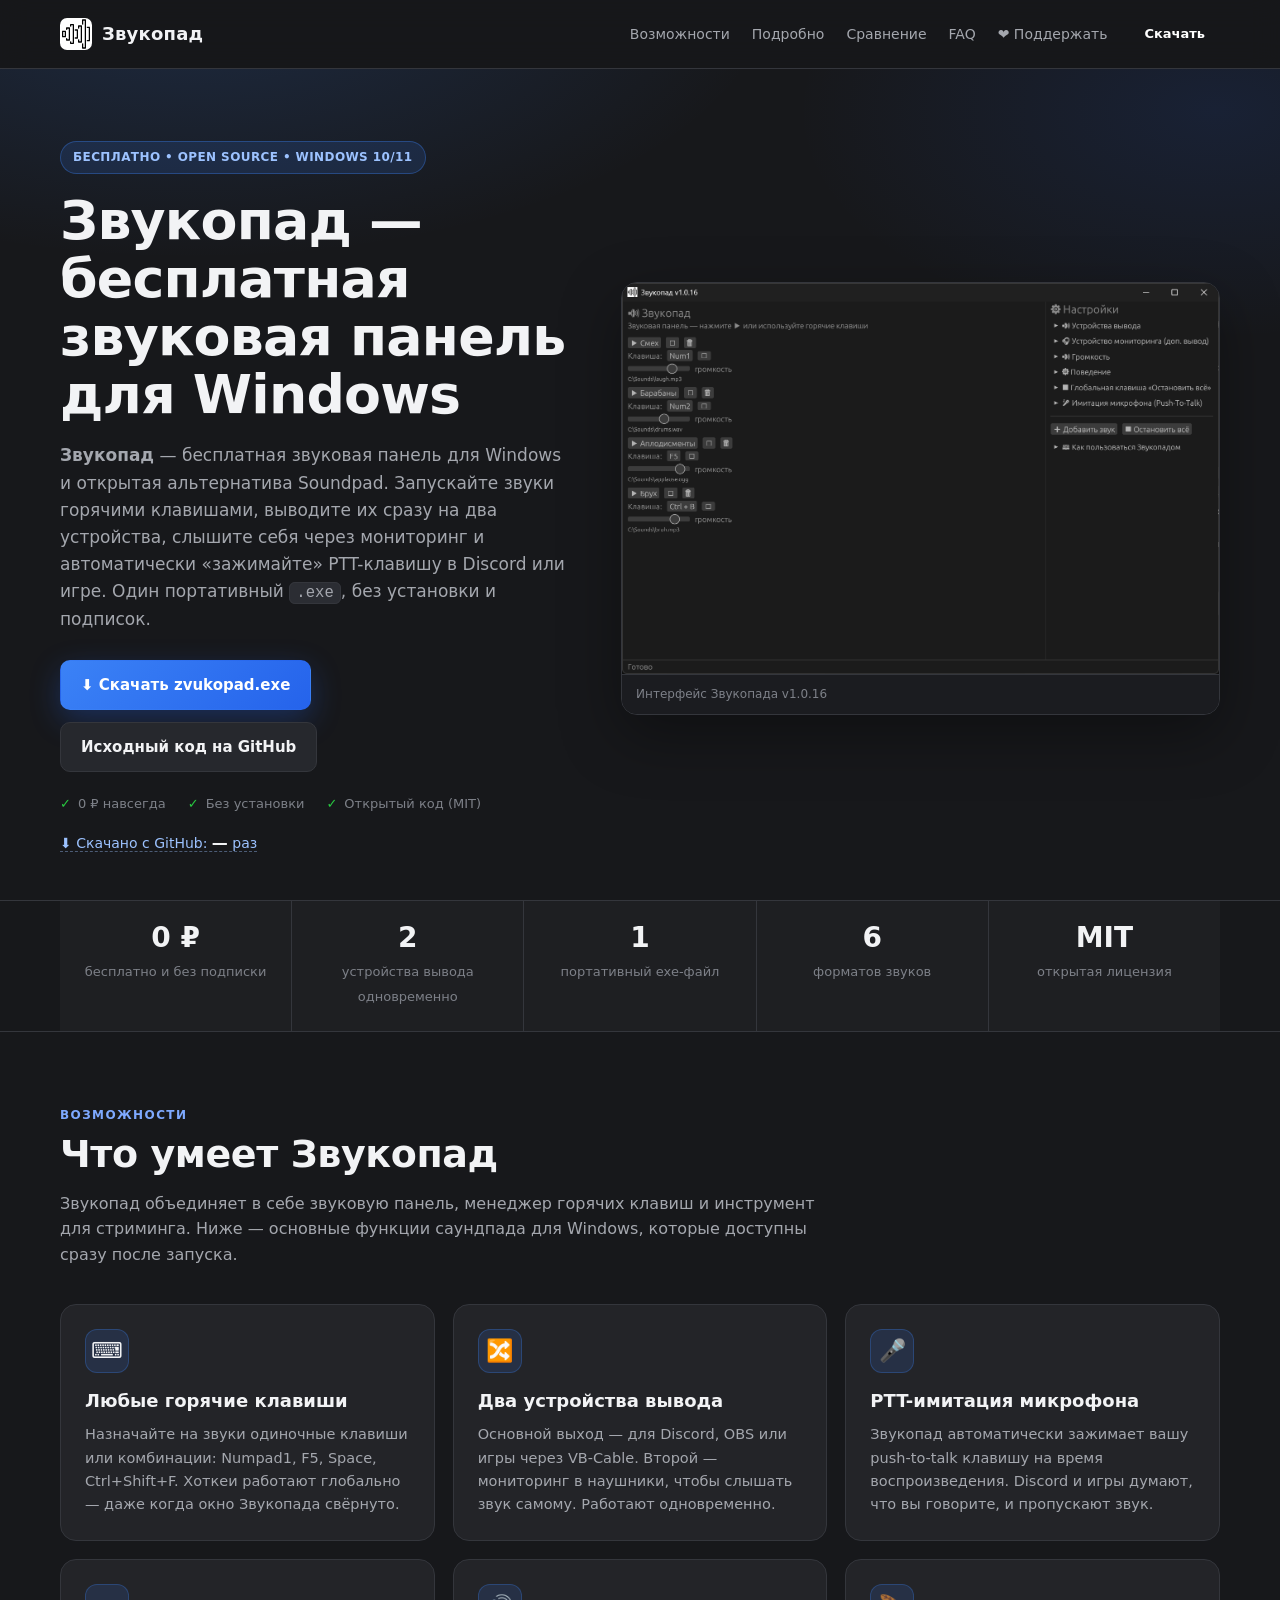
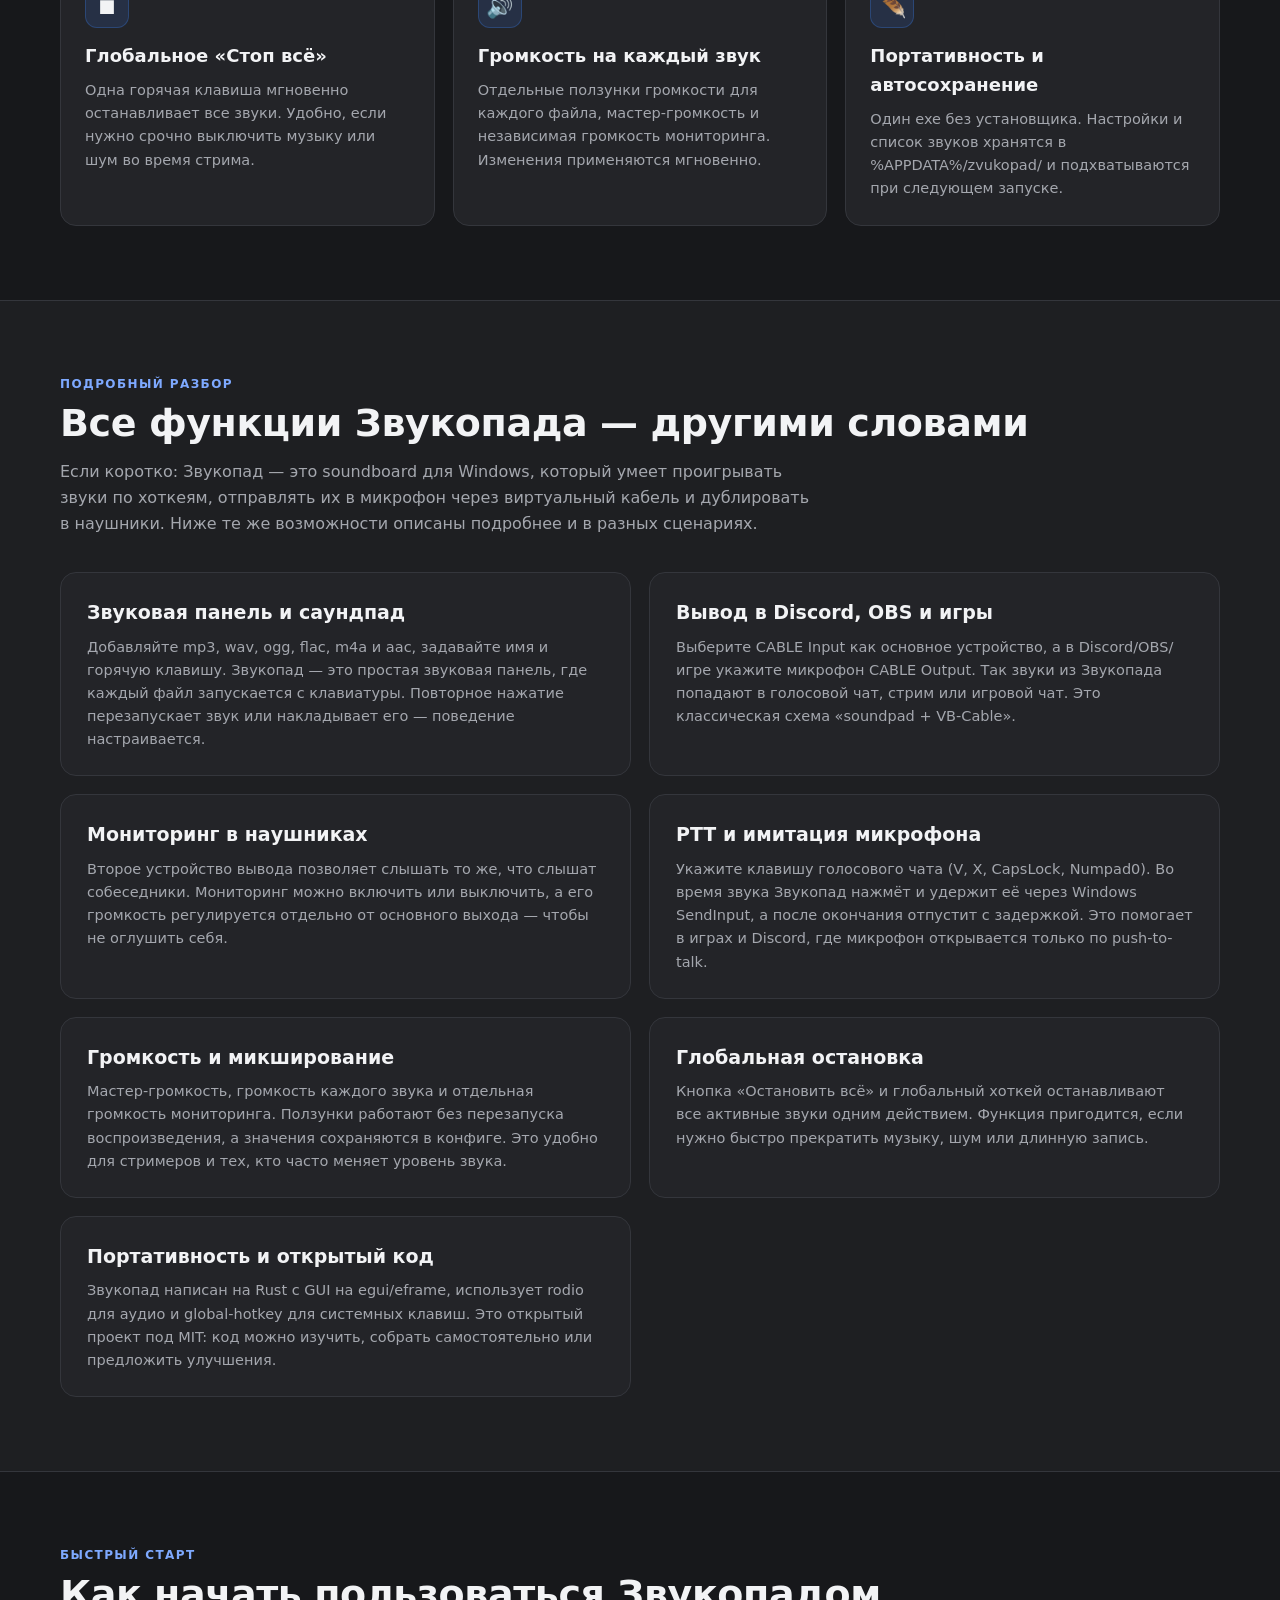
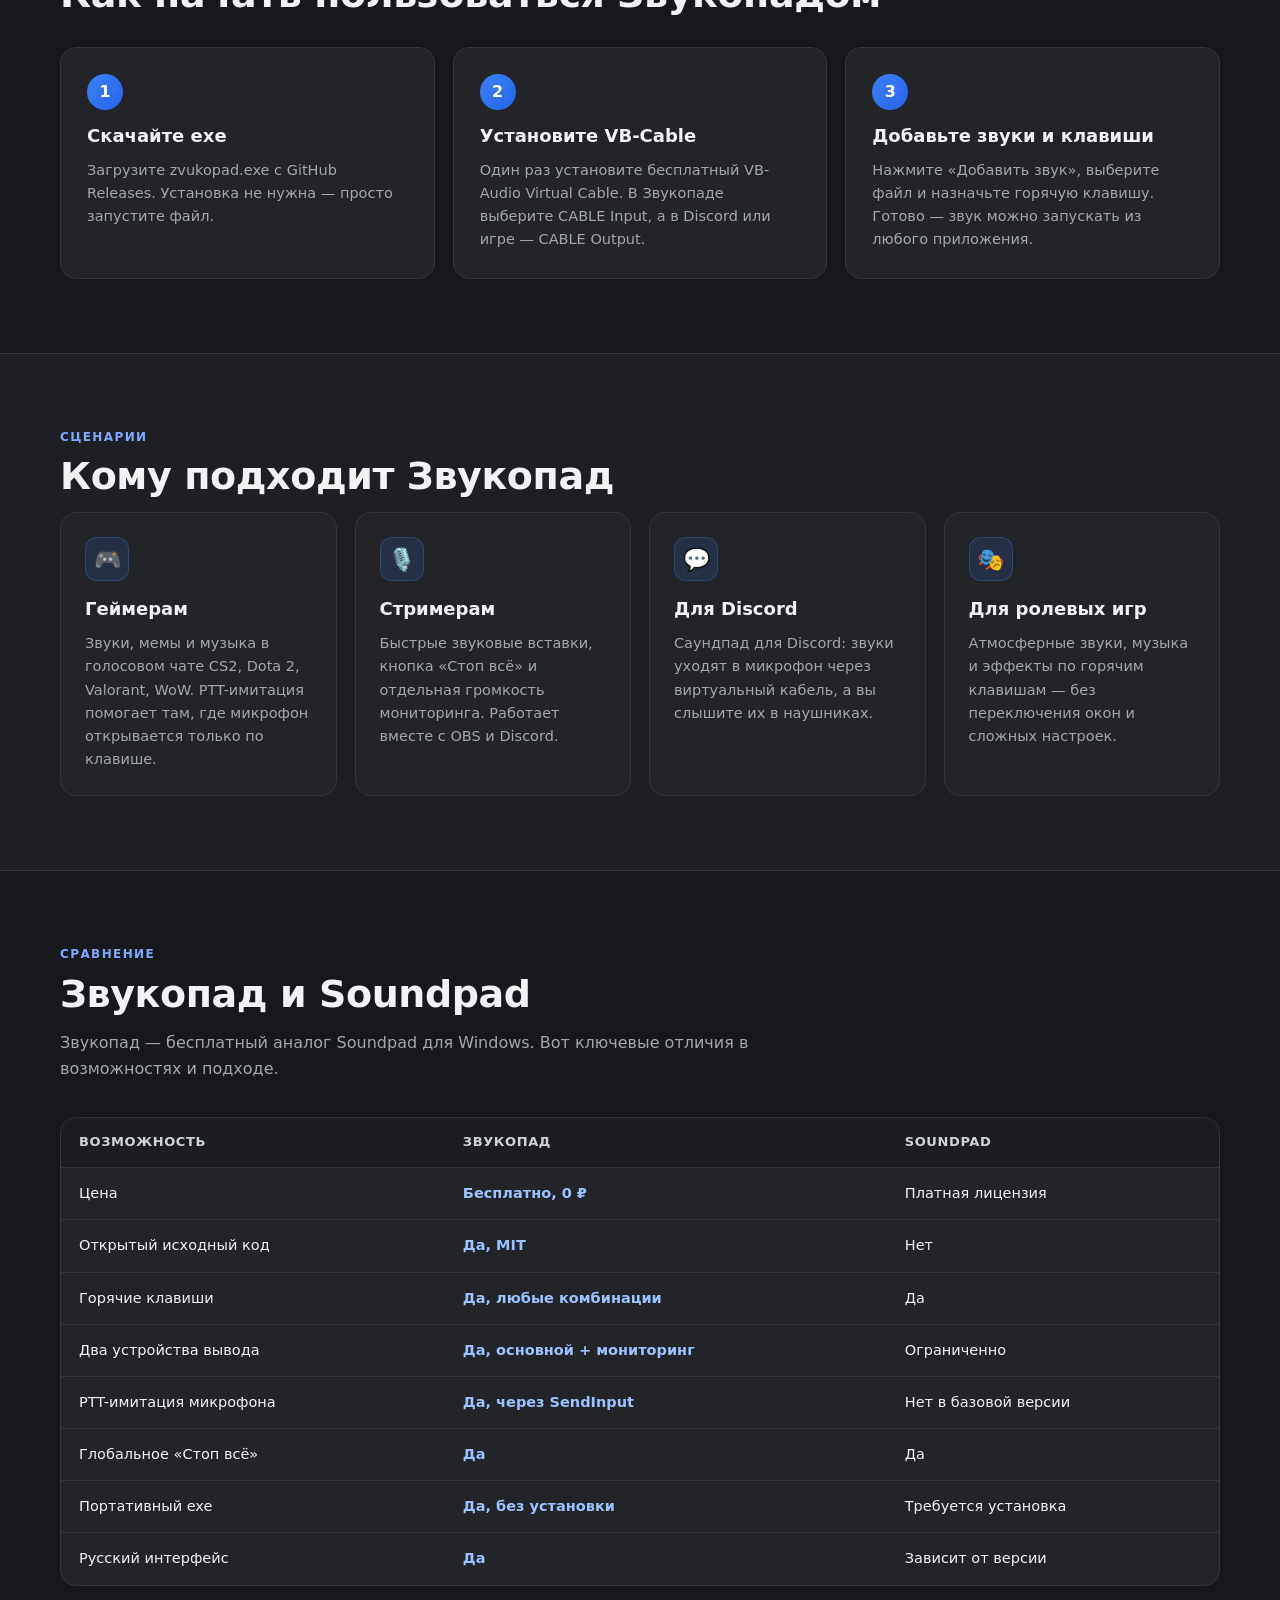
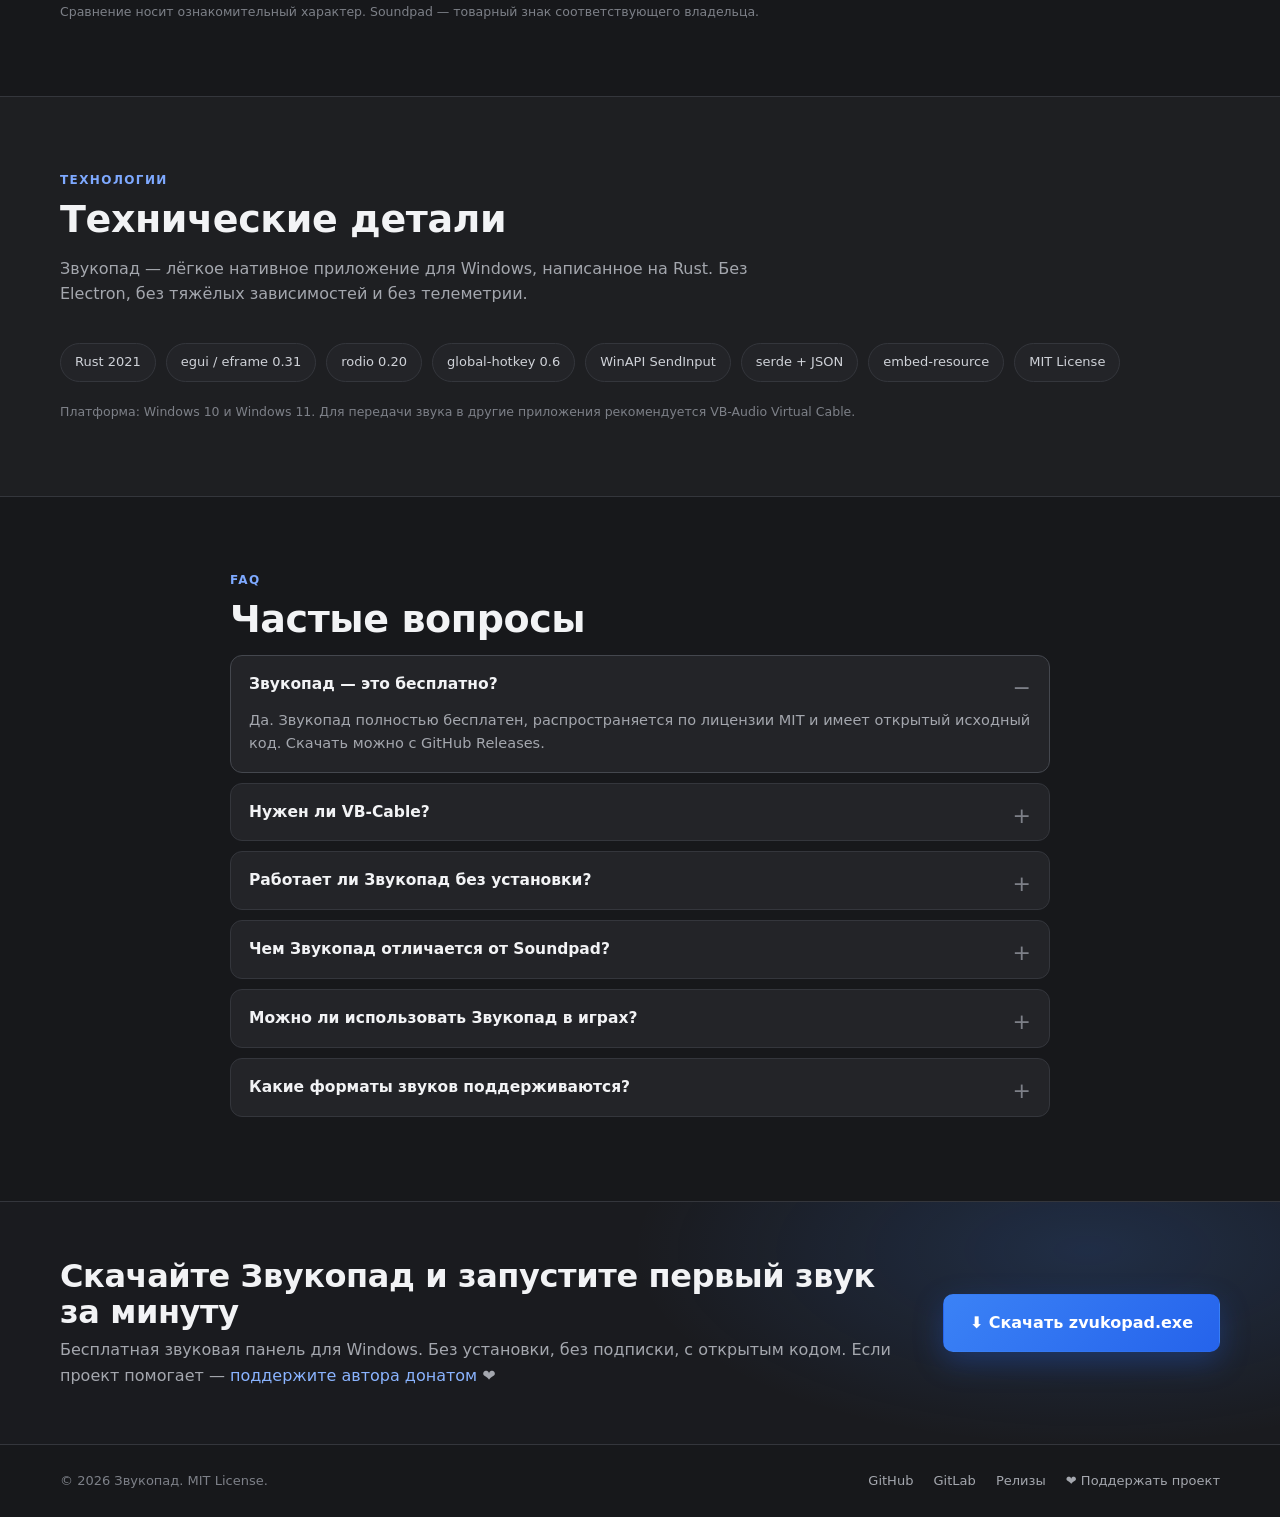
==== index.html @ 6799869b "deploy: обновлён лендинг Звукопада e40341d3f8168fc6efe55eaa43abf52cd15d9973" ====
<!DOCTYPE html>
<html lang="ru">
<head>
  <meta charset="UTF-8">
  <meta name="viewport" content="width=device-width, initial-scale=1">
  <title>Звукопад — бесплатный Soundpad для Windows: звуковая панель, горячие клавиши, PTT</title>
  <meta name="description" content="Звукопад — бесплатная звуковая панель (саундпад) для Windows. Горячие клавиши, вывод звука на два устройства, мониторинг, PTT-имитация микрофона и глобальная кнопка «Стоп всё». Портативный exe без установки. Бесплатный аналог Soundpad.">
  <meta name="keywords" content="звукопад, soundpad, саундпад, soundboard, звуковая панель, звуки для Discord, горячие клавиши, PTT, VB-Cable, виртуальный кабель, бесплатный soundpad, soundpad alternative, Windows, Rust, звуки для игр, стриминг">
  <meta name="robots" content="index, follow, max-image-preview:large">
  <meta name="theme-color" content="#1e1f22">
  <link rel="canonical" href="https://didimoonyt.github.io/zvukopad/">
  <link rel="icon" href="assets/icon.ico">
  <link rel="apple-touch-icon" href="assets/icon.ico">

  <meta property="og:type" content="website">
  <meta property="og:site_name" content="Звукопад">
  <meta property="og:locale" content="ru_RU">
  <meta property="og:title" content="Звукопад — бесплатный Soundpad для Windows">
  <meta property="og:description" content="Звуковая панель с горячими клавишами, двумя устройствами вывода, мониторингом и PTT-имитацией микрофона. Бесплатно, без установки, с открытым кодом.">
  <meta property="og:url" content="https://didimoonyt.github.io/zvukopad/">
  <meta property="og:image" content="https://didimoonyt.github.io/zvukopad/assets/screenshot-v1.0.16.png">
  <meta property="og:image:alt" content="Скриншот интерфейса Звукопада">

  <meta name="twitter:card" content="summary_large_image">
  <meta name="twitter:title" content="Звукопад — бесплатный Soundpad для Windows">
  <meta name="twitter:description" content="Звуковая панель с горячими клавишами, двумя устройствами вывода и PTT-имитацией микрофона. Бесплатный аналог Soundpad.">
  <meta name="twitter:image" content="https://didimoonyt.github.io/zvukopad/assets/screenshot-v1.0.16.png">

  <link rel="stylesheet" href="styles.css">

  <script type="application/ld+json">
  {
    "@context": "https://schema.org",
    "@type": "SoftwareApplication",
    "name": "Звукопад",
    "alternateName": ["Zvukopad", "Звукопад — бесплатный аналог Soundpad"],
    "applicationCategory": "MultimediaApplication",
    "applicationSubCategory": "Soundboard",
    "operatingSystem": "Windows 10, Windows 11",
    "description": "Бесплатная звуковая панель для Windows с горячими клавишами, выводом звука на два устройства, мониторингом, PTT-имитацией микрофона и глобальной кнопкой «Стоп всё». Портативный exe без установки.",
    "url": "https://didimoonyt.github.io/zvukopad/",
    "downloadUrl": "https://github.com/DidimoonYT/zvukopad/releases/latest/download/zvukopad.exe",
    "screenshot": "https://didimoonyt.github.io/zvukopad/assets/screenshot-v1.0.16.png",
    "softwareVersion": "1.0.17",
    "license": "https://github.com/DidimoonYT/zvukopad/blob/master/LICENSE",
    "offers": { "@type": "Offer", "price": "0", "priceCurrency": "RUB" },
    "featureList": [
      "Горячие клавиши для любых звуков",
      "Вывод звука одновременно на два устройства",
      "Мониторинг в наушники",
      "PTT-имитация микрофона",
      "Глобальная кнопка «Стоп всё»",
      "Отдельная громкость для каждого звука",
      "Портативный exe без установки",
      "Открытый исходный код на Rust"
    ],
    "author": { "@type": "Person", "name": "DidimoonYT", "url": "https://github.com/DidimoonYT" },
    "sameAs": [
      "https://github.com/DidimoonYT/zvukopad",
      "https://gitlab.com/didimoonyt/zvukopad"
    ]
  }
  </script>

  <script type="application/ld+json">
  {
    "@context": "https://schema.org",
    "@type": "FAQPage",
    "mainEntity": [
      {
        "@type": "Question",
        "name": "Звукопад — это бесплатно?",
        "acceptedAnswer": { "@type": "Answer", "text": "Да. Звукопад полностью бесплатен, распространяется по лицензии MIT и имеет открытый исходный код. Скачать можно с GitHub Releases." }
      },
      {
        "@type": "Question",
        "name": "Нужен ли VB-Cable?",
        "acceptedAnswer": { "@type": "Answer", "text": "Для передачи звука в Discord, OBS или игры нужен виртуальный аудиокабель VB-Cable. Это бесплатная программа, устанавливается один раз." }
      },
      {
        "@type": "Question",
        "name": "Работает ли Звукопад без установки?",
        "acceptedAnswer": { "@type": "Answer", "text": "Да, это портативный single-exe. Достаточно скачать zvukopad.exe и запустить. Настройки сохраняются в %APPDATA%/zvukopad/." }
      },
      {
        "@type": "Question",
        "name": "Чем Звукопад отличается от Soundpad?",
        "acceptedAnswer": { "@type": "Answer", "text": "Звукопад бесплатный, с открытым кодом, поддерживает два устройства вывода, мониторинг, PTT-имитацию микрофона и глобальную кнопку «Стоп всё». Это лёгкий портативный аналог Soundpad для Windows." }
      },
      {
        "@type": "Question",
        "name": "Можно ли использовать Звукопад в играх?",
        "acceptedAnswer": { "@type": "Answer", "text": "Да. Звукопад работает как обычное приложение Windows и использует SendInput для PTT-имитации. В большинстве игр и в Discord звук передаётся через виртуальный кабель." }
      }
    ]
  }
  </script>
</head>
<body>
  <header class="site-header">
    <div class="container header-inner">
      <a class="brand" href="#top" aria-label="Звукопад — на главную">
        <img src="assets/icon.ico" alt="" width="32" height="32">
        <span>Звукопад</span>
      </a>
      <nav class="nav" aria-label="Основная навигация">
        <a href="#features">Возможности</a>
        <a href="#details">Подробно</a>
        <a href="#compare">Сравнение</a>
        <a href="#faq">FAQ</a>
        <a href="https://www.donationalerts.com/r/didimoon" target="_blank" rel="noopener">❤ Поддержать</a>
        <a class="btn btn-small" href="https://github.com/DidimoonYT/zvukopad/releases/latest/download/zvukopad.exe">Скачать</a>
      </nav>
    </div>
  </header>

  <main id="top">
    <section class="hero">
      <div class="container hero-grid">
        <div class="hero-copy">
          <p class="badge">Бесплатно • Open Source • Windows 10/11</p>
          <h1>Звукопад — бесплатная звуковая панель для Windows</h1>
          <p class="lead">
            <strong>Звукопад</strong> — бесплатная звуковая панель для Windows и открытая альтернатива Soundpad. Запускайте звуки
            горячими клавишами, выводите их сразу на два устройства, слышите себя через мониторинг и
            автоматически «зажимайте» PTT-клавишу в Discord или игре. Один портативный <code>.exe</code>,
            без установки и подписок.
          </p>
          <div class="hero-actions">
            <a class="btn btn-primary" href="https://github.com/DidimoonYT/zvukopad/releases/latest/download/zvukopad.exe">⬇ Скачать zvukopad.exe</a>
            <a class="btn btn-ghost" href="https://github.com/DidimoonYT/zvukopad" target="_blank" rel="noopener">Исходный код на GitHub</a>
          </div>
          <ul class="hero-points">
            <li>0 ₽ навсегда</li>
            <li>Без установки</li>
            <li>Открытый код (MIT)</li>
          </ul>
          <p class="downloads-line">
            <a href="https://github.com/DidimoonYT/zvukopad/releases" target="_blank" rel="noopener">
              ⬇ Скачано с GitHub: <strong id="downloads-count">…</strong> раз
            </a>
          </p>
        </div>
        <figure class="hero-shot">
          <img src="assets/screenshot-v1.0.16.png" alt="Скриншот интерфейса Звукопада: список звуков, горячие клавиши, громкость и настройки" width="1444" height="947" loading="eager">
          <figcaption>Интерфейс Звукопада v1.0.16</figcaption>
        </figure>
      </div>
    </section>

    <section class="stats" aria-label="Коротко о программе">
      <div class="container stats-grid">
        <div><strong>0 ₽</strong><span>бесплатно и без подписки</span></div>
        <div><strong>2</strong><span>устройства вывода одновременно</span></div>
        <div><strong>1</strong><span>портативный exe-файл</span></div>
        <div><strong>6</strong><span>форматов звуков</span></div>
        <div><strong>MIT</strong><span>открытая лицензия</span></div>
      </div>
    </section>

    <section id="features" class="section">
      <div class="container">
        <p class="eyebrow">Возможности</p>
        <h2>Что умеет Звукопад</h2>
        <p class="section-lead">
          Звукопад объединяет в себе звуковую панель, менеджер горячих клавиш и инструмент для стриминга.
          Ниже — основные функции саундпада для Windows, которые доступны сразу после запуска.
        </p>
        <div class="cards">
          <article class="card">
            <div class="icon">⌨️</div>
            <h3>Любые горячие клавиши</h3>
            <p>Назначайте на звуки одиночные клавиши или комбинации: Numpad1, F5, Space, Ctrl+Shift+F. Хоткеи работают глобально — даже когда окно Звукопада свёрнуто.</p>
          </article>
          <article class="card">
            <div class="icon">🔀</div>
            <h3>Два устройства вывода</h3>
            <p>Основной выход — для Discord, OBS или игры через VB-Cable. Второй — мониторинг в наушники, чтобы слышать звук самому. Работают одновременно.</p>
          </article>
          <article class="card">
            <div class="icon">🎤</div>
            <h3>PTT-имитация микрофона</h3>
            <p>Звукопад автоматически зажимает вашу push-to-talk клавишу на время воспроизведения. Discord и игры думают, что вы говорите, и пропускают звук.</p>
          </article>
          <article class="card">
            <div class="icon">⏹</div>
            <h3>Глобальное «Стоп всё»</h3>
            <p>Одна горячая клавиша мгновенно останавливает все звуки. Удобно, если нужно срочно выключить музыку или шум во время стрима.</p>
          </article>
          <article class="card">
            <div class="icon">🔊</div>
            <h3>Громкость на каждый звук</h3>
            <p>Отдельные ползунки громкости для каждого файла, мастер-громкость и независимая громкость мониторинга. Изменения применяются мгновенно.</p>
          </article>
          <article class="card">
            <div class="icon">🪶</div>
            <h3>Портативность и автосохранение</h3>
            <p>Один exe без установщика. Настройки и список звуков хранятся в %APPDATA%/zvukopad/ и подхватываются при следующем запуске.</p>
          </article>
        </div>
      </div>
    </section>

    <section id="details" class="section section-alt">
      <div class="container">
        <p class="eyebrow">Подробный разбор</p>
        <h2>Все функции Звукопада — другими словами</h2>
        <p class="section-lead">
          Если коротко: Звукопад — это soundboard для Windows, который умеет проигрывать звуки по хоткеям,
          отправлять их в микрофон через виртуальный кабель и дублировать в наушники. Ниже те же возможности
          описаны подробнее и в разных сценариях.
        </p>

        <div class="detail-list">
          <article class="detail">
            <h3>Звуковая панель и саундпад</h3>
            <p>Добавляйте mp3, wav, ogg, flac, m4a и aac, задавайте имя и горячую клавишу. Звукопад — это простая звуковая панель, где каждый файл запускается с клавиатуры. Повторное нажатие перезапускает звук или накладывает его — поведение настраивается.</p>
          </article>
          <article class="detail">
            <h3>Вывод в Discord, OBS и игры</h3>
            <p>Выберите CABLE Input как основное устройство, а в Discord/OBS/игре укажите микрофон CABLE Output. Так звуки из Звукопада попадают в голосовой чат, стрим или игровой чат. Это классическая схема «soundpad + VB-Cable».</p>
          </article>
          <article class="detail">
            <h3>Мониторинг в наушниках</h3>
            <p>Второе устройство вывода позволяет слышать то же, что слышат собеседники. Мониторинг можно включить или выключить, а его громкость регулируется отдельно от основного выхода — чтобы не оглушить себя.</p>
          </article>
          <article class="detail">
            <h3>PTT и имитация микрофона</h3>
            <p>Укажите клавишу голосового чата (V, X, CapsLock, Numpad0). Во время звука Звукопад нажмёт и удержит её через Windows SendInput, а после окончания отпустит с задержкой. Это помогает в играх и Discord, где микрофон открывается только по push-to-talk.</p>
          </article>
          <article class="detail">
            <h3>Громкость и микширование</h3>
            <p>Мастер-громкость, громкость каждого звука и отдельная громкость мониторинга. Ползунки работают без перезапуска воспроизведения, а значения сохраняются в конфиге. Это удобно для стримеров и тех, кто часто меняет уровень звука.</p>
          </article>
          <article class="detail">
            <h3>Глобальная остановка</h3>
            <p>Кнопка «Остановить всё» и глобальный хоткей останавливают все активные звуки одним действием. Функция пригодится, если нужно быстро прекратить музыку, шум или длинную запись.</p>
          </article>
          <article class="detail">
            <h3>Портативность и открытый код</h3>
            <p>Звукопад написан на Rust с GUI на egui/eframe, использует rodio для аудио и global-hotkey для системных клавиш. Это открытый проект под MIT: код можно изучить, собрать самостоятельно или предложить улучшения.</p>
          </article>
        </div>
      </div>
    </section>

    <section id="how" class="section">
      <div class="container">
        <p class="eyebrow">Быстрый старт</p>
        <h2>Как начать пользоваться Звукопадом</h2>
        <div class="steps">
          <div class="step">
            <span>1</span>
            <h3>Скачайте exe</h3>
            <p>Загрузите zvukopad.exe с GitHub Releases. Установка не нужна — просто запустите файл.</p>
          </div>
          <div class="step">
            <span>2</span>
            <h3>Установите VB-Cable</h3>
            <p>Один раз установите бесплатный VB-Audio Virtual Cable. В Звукопаде выберите CABLE Input, а в Discord или игре — CABLE Output.</p>
          </div>
          <div class="step">
            <span>3</span>
            <h3>Добавьте звуки и клавиши</h3>
            <p>Нажмите «Добавить звук», выберите файл и назначьте горячую клавишу. Готово — звук можно запускать из любого приложения.</p>
          </div>
        </div>
      </div>
    </section>

    <section class="section section-alt">
      <div class="container">
        <p class="eyebrow">Сценарии</p>
        <h2>Кому подходит Звукопад</h2>
        <div class="cards cards-4">
          <article class="card">
            <div class="icon">🎮</div>
            <h3>Геймерам</h3>
            <p>Звуки, мемы и музыка в голосовом чате CS2, Dota 2, Valorant, WoW. PTT-имитация помогает там, где микрофон открывается только по клавише.</p>
          </article>
          <article class="card">
            <div class="icon">🎙️</div>
            <h3>Стримерам</h3>
            <p>Быстрые звуковые вставки, кнопка «Стоп всё» и отдельная громкость мониторинга. Работает вместе с OBS и Discord.</p>
          </article>
          <article class="card">
            <div class="icon">💬</div>
            <h3>Для Discord</h3>
            <p>Саундпад для Discord: звуки уходят в микрофон через виртуальный кабель, а вы слышите их в наушниках.</p>
          </article>
          <article class="card">
            <div class="icon">🎭</div>
            <h3>Для ролевых игр</h3>
            <p>Атмосферные звуки, музыка и эффекты по горячим клавишам — без переключения окон и сложных настроек.</p>
          </article>
        </div>
      </div>
    </section>

    <section id="compare" class="section">
      <div class="container">
        <p class="eyebrow">Сравнение</p>
        <h2>Звукопад и Soundpad</h2>
        <p class="section-lead">Звукопад — бесплатный аналог Soundpad для Windows. Вот ключевые отличия в возможностях и подходе.</p>
        <div class="table-wrap">
          <table>
            <thead>
              <tr><th>Возможность</th><th>Звукопад</th><th>Soundpad</th></tr>
            </thead>
            <tbody>
              <tr><td>Цена</td><td>Бесплатно, 0 ₽</td><td>Платная лицензия</td></tr>
              <tr><td>Открытый исходный код</td><td>Да, MIT</td><td>Нет</td></tr>
              <tr><td>Горячие клавиши</td><td>Да, любые комбинации</td><td>Да</td></tr>
              <tr><td>Два устройства вывода</td><td>Да, основной + мониторинг</td><td>Ограниченно</td></tr>
              <tr><td>PTT-имитация микрофона</td><td>Да, через SendInput</td><td>Нет в базовой версии</td></tr>
              <tr><td>Глобальное «Стоп всё»</td><td>Да</td><td>Да</td></tr>
              <tr><td>Портативный exe</td><td>Да, без установки</td><td>Требуется установка</td></tr>
              <tr><td>Русский интерфейс</td><td>Да</td><td>Зависит от версии</td></tr>
            </tbody>
          </table>
        </div>
        <p class="note">Сравнение носит ознакомительный характер. Soundpad — товарный знак соответствующего владельца.</p>
      </div>
    </section>

    <section class="section section-alt">
      <div class="container">
        <p class="eyebrow">Технологии</p>
        <h2>Технические детали</h2>
        <p class="section-lead">Звукопад — лёгкое нативное приложение для Windows, написанное на Rust. Без Electron, без тяжёлых зависимостей и без телеметрии.</p>
        <ul class="chips">
          <li>Rust 2021</li>
          <li>egui / eframe 0.31</li>
          <li>rodio 0.20</li>
          <li>global-hotkey 0.6</li>
          <li>WinAPI SendInput</li>
          <li>serde + JSON</li>
          <li>embed-resource</li>
          <li>MIT License</li>
        </ul>
        <p class="note">Платформа: Windows 10 и Windows 11. Для передачи звука в другие приложения рекомендуется VB-Audio Virtual Cable.</p>
      </div>
    </section>

    <section id="faq" class="section">
      <div class="container narrow">
        <p class="eyebrow">FAQ</p>
        <h2>Частые вопросы</h2>
        <details open>
          <summary>Звукопад — это бесплатно?</summary>
          <p>Да. Звукопад полностью бесплатен, распространяется по лицензии MIT и имеет открытый исходный код. Скачать можно с GitHub Releases.</p>
        </details>
        <details>
          <summary>Нужен ли VB-Cable?</summary>
          <p>Для передачи звука в Discord, OBS или игры нужен виртуальный аудиокабель VB-Cable. Это бесплатная программа, устанавливается один раз. В Звукопаде выберите CABLE Input, а в приложении-получателе — CABLE Output.</p>
        </details>
        <details>
          <summary>Работает ли Звукопад без установки?</summary>
          <p>Да, это портативный single-exe. Достаточно скачать zvukopad.exe и запустить. Настройки сохраняются в %APPDATA%/zvukopad/.</p>
        </details>
        <details>
          <summary>Чем Звукопад отличается от Soundpad?</summary>
          <p>Звукопад бесплатный, с открытым кодом, поддерживает два устройства вывода, мониторинг, PTT-имитацию микрофона и глобальную кнопку «Стоп всё». Это лёгкий портативный аналог Soundpad для Windows.</p>
        </details>
        <details>
          <summary>Можно ли использовать Звукопад в играх?</summary>
          <p>Да. Звукопад работает как обычное приложение Windows и использует SendInput для PTT-имитации. В большинстве игр и в Discord звук передаётся через виртуальный кабель. Некоторые анти-читы могут блокировать синтетический ввод — это ограничение Windows, а не Звукопада.</p>
        </details>
        <details>
          <summary>Какие форматы звуков поддерживаются?</summary>
          <p>mp3, wav, ogg, flac, m4a и aac. Файлы добавляются через системный диалог выбора.</p>
        </details>
      </div>
    </section>

    <section class="cta">
      <div class="container cta-inner">
        <div>
          <h2>Скачайте Звукопад и запустите первый звук за минуту</h2>
          <p>Бесплатная звуковая панель для Windows. Без установки, без подписки, с открытым кодом. Если проект помогает — <a href="https://www.donationalerts.com/r/didimoon" target="_blank" rel="noopener">поддержите автора донатом</a> ❤</p>
        </div>
        <a class="btn btn-primary btn-large" href="https://github.com/DidimoonYT/zvukopad/releases/latest/download/zvukopad.exe">⬇ Скачать zvukopad.exe</a>
      </div>
    </section>
  </main>

  <footer class="site-footer">
    <div class="container footer-inner">
      <p>© 2026 Звукопад. MIT License.</p>
      <p>
        <a href="https://github.com/DidimoonYT/zvukopad" target="_blank" rel="noopener">GitHub</a>
        <a href="https://gitlab.com/didimoonyt/zvukopad" target="_blank" rel="noopener">GitLab</a>
        <a href="https://github.com/DidimoonYT/zvukopad/releases" target="_blank" rel="noopener">Релизы</a>
        <a href="https://www.donationalerts.com/r/didimoon" target="_blank" rel="noopener">❤ Поддержать проект</a>
      </p>
    </div>
  </footer>

  <script>
    (function () {
      var el = document.getElementById("downloads-count");
      if (!el) return;

      var CACHE_KEY = "zvukopad-downloads-v2";

      function show(total) {
        el.textContent = total.toLocaleString("ru-RU");
      }

      function cachedTotal() {
        try {
          var raw = localStorage.getItem(CACHE_KEY);
          return raw ? parseInt(raw, 10) : null;
        } catch (e) {
          return null;
        }
      }

      function save(total) {
        try { localStorage.setItem(CACHE_KEY, String(total)); } catch (e) {}
      }

      fetch("https://api.github.com/repos/DidimoonYT/zvukopad/releases?per_page=100", {
        headers: { Accept: "application/vnd.github+json" }
      })
        .then(function (r) {
          if (!r.ok) throw new Error("GitHub API " + r.status);
          return r.json();
        })
        .then(function (releases) {
          var total = 0;
          (Array.isArray(releases) ? releases : []).forEach(function (rel) {
            (rel.assets || []).forEach(function (asset) {
              total += asset.download_count || 0;
            });
          });
          show(total);
          save(total);
        })
        .catch(function () {
          var cached = cachedTotal();
          if (cached !== null && !isNaN(cached)) {
            show(cached);
          } else {
            el.textContent = "—";
          }
        });
    })();
  </script>
</body>
</html>
---- styles.css ----
:root {
  --bg: #17181b;
  --bg-soft: #1e1f22;
  --bg-card: #232428;
  --bg-card-hover: #2a2b30;
  --border: #34363c;
  --text: #f2f3f5;
  --muted: #a4a7ae;
  --muted-2: #7d8088;
  --accent: #3b82f6;
  --accent-2: #2563eb;
  --accent-soft: rgba(59, 130, 246, 0.14);
  --green: #28c840;
  --radius: 16px;
  --shadow: 0 20px 60px rgba(0, 0, 0, 0.35);
  --max: 1160px;
}

* { box-sizing: border-box; }

html {
  scroll-behavior: smooth;
  scroll-padding-top: 88px;
}

body {
  margin: 0;
  background: var(--bg);
  color: var(--text);
  font-family: "Segoe UI", system-ui, -apple-system, BlinkMacSystemFont, Arial, sans-serif;
  line-height: 1.6;
  -webkit-font-smoothing: antialiased;
}

img { max-width: 100%; display: block; }

a { color: #8ab4ff; text-decoration: none; }
a:hover { color: #b7ceff; }

code {
  background: #2b2d33;
  border: 1px solid var(--border);
  border-radius: 6px;
  padding: 1px 6px;
  font-size: 0.92em;
}

.container {
  width: min(var(--max), calc(100% - 40px));
  margin: 0 auto;
}
.container.narrow { max-width: 820px; }

/* Header */
.site-header {
  position: sticky;
  top: 0;
  z-index: 50;
  background: rgba(23, 24, 27, 0.85);
  backdrop-filter: blur(14px);
  border-bottom: 1px solid var(--border);
}
.header-inner {
  display: flex;
  align-items: center;
  justify-content: space-between;
  gap: 20px;
  height: 68px;
}
.brand {
  display: inline-flex;
  align-items: center;
  gap: 10px;
  color: var(--text);
  font-weight: 700;
  font-size: 18px;
  letter-spacing: 0.2px;
}
.brand img { border-radius: 7px; }
.nav {
  display: flex;
  align-items: center;
  gap: 22px;
  font-size: 14px;
}
.nav a { color: var(--muted); }
.nav a:hover { color: var(--text); }
.nav .btn { color: #fff; }

/* Buttons */
.btn {
  display: inline-flex;
  align-items: center;
  justify-content: center;
  gap: 8px;
  border-radius: 10px;
  padding: 12px 20px;
  font-weight: 600;
  font-size: 15px;
  border: 1px solid transparent;
  transition: background 0.15s ease, border-color 0.15s ease, transform 0.15s ease;
  white-space: nowrap;
}
.btn:hover { transform: translateY(-1px); }
.btn-primary {
  background: linear-gradient(135deg, var(--accent), var(--accent-2));
  color: #fff;
  box-shadow: 0 10px 30px rgba(37, 99, 235, 0.3);
}
.btn-primary:hover { background: linear-gradient(135deg, #4f8ff7, #2f6ff0); color: #fff; }
.btn-ghost {
  background: #26282d;
  border-color: var(--border);
  color: var(--text);
}
.btn-ghost:hover { background: #2d2f35; color: var(--text); }
.btn-small { padding: 8px 14px; font-size: 13px; border-radius: 8px; }
.btn-large { padding: 15px 26px; font-size: 16px; }

/* Hero */
.hero {
  padding: 72px 0 44px;
  background:
    radial-gradient(900px 420px at 15% -10%, rgba(59, 130, 246, 0.18), transparent 65%),
    radial-gradient(700px 380px at 95% 5%, rgba(37, 99, 235, 0.12), transparent 60%);
  border-bottom: 1px solid var(--border);
}
.hero-grid {
  display: grid;
  grid-template-columns: 1.02fr 1.2fr;
  gap: 52px;
  align-items: center;
}
.badge {
  display: inline-block;
  margin: 0 0 18px;
  padding: 6px 12px;
  border-radius: 999px;
  background: var(--accent-soft);
  border: 1px solid rgba(59, 130, 246, 0.35);
  color: #9cc2ff;
  font-size: 12px;
  font-weight: 700;
  letter-spacing: 0.4px;
  text-transform: uppercase;
}
h1 {
  margin: 0 0 18px;
  font-size: clamp(32px, 4.2vw, 54px);
  line-height: 1.08;
  letter-spacing: -0.8px;
}
.lead {
  margin: 0 0 26px;
  color: var(--muted);
  font-size: 17px;
  max-width: 560px;
}
.hero-actions {
  display: flex;
  flex-wrap: wrap;
  gap: 12px;
  margin-bottom: 22px;
}
.hero-points {
  display: flex;
  flex-wrap: wrap;
  gap: 10px 22px;
  margin: 0;
  padding: 0;
  list-style: none;
  color: var(--muted-2);
  font-size: 13px;
}
.hero-points li::before {
  content: "✓";
  color: var(--green);
  margin-right: 7px;
  font-weight: 700;
}
.downloads-line {
  margin: 16px 0 0;
  font-size: 14px;
  color: var(--muted);
}
.downloads-line a {
  color: #9cc2ff;
  border-bottom: 1px dashed rgba(156, 194, 255, 0.4);
}
.downloads-line a:hover { color: #b7ceff; border-bottom-color: #b7ceff; }
.downloads-line strong {
  color: var(--text);
  font-size: 16px;
}
.hero-shot {
  margin: 0;
  border: 1px solid var(--border);
  border-radius: var(--radius);
  overflow: hidden;
  background: #111214;
  box-shadow: var(--shadow);
}
.hero-shot img { width: 100%; height: auto; }
.hero-shot figcaption {
  padding: 10px 14px;
  font-size: 12px;
  color: var(--muted-2);
  border-top: 1px solid var(--border);
  background: #1b1c20;
}

/* Stats */
.stats { border-bottom: 1px solid var(--border); }
.stats-grid {
  display: grid;
  grid-template-columns: repeat(5, 1fr);
  gap: 1px;
  padding: 0;
  background: var(--border);
}
.stats-grid > div {
  background: var(--bg-soft);
  padding: 22px 18px;
  text-align: center;
}
.stats-grid strong {
  display: block;
  font-size: 28px;
  line-height: 1.1;
  margin-bottom: 4px;
}
.stats-grid span { color: var(--muted-2); font-size: 13px; }

/* Sections */
.section { padding: 74px 0; }
.section-alt {
  background: var(--bg-soft);
  border-top: 1px solid var(--border);
  border-bottom: 1px solid var(--border);
}
.eyebrow {
  margin: 0 0 8px;
  color: #7ea9ff;
  font-size: 12px;
  font-weight: 700;
  letter-spacing: 1.4px;
  text-transform: uppercase;
}
h2 {
  margin: 0 0 14px;
  font-size: clamp(26px, 3vw, 38px);
  line-height: 1.15;
  letter-spacing: -0.4px;
}
.section-lead {
  margin: 0 0 36px;
  max-width: 760px;
  color: var(--muted);
  font-size: 16px;
}

/* Cards */
.cards {
  display: grid;
  grid-template-columns: repeat(3, 1fr);
  gap: 18px;
}
.cards-4 { grid-template-columns: repeat(4, 1fr); }
.card {
  background: var(--bg-card);
  border: 1px solid var(--border);
  border-radius: var(--radius);
  padding: 24px;
  transition: transform 0.15s ease, background 0.15s ease, border-color 0.15s ease;
}
.card:hover {
  transform: translateY(-3px);
  background: var(--bg-card-hover);
  border-color: #44474e;
}
.card .icon {
  width: 44px;
  height: 44px;
  display: grid;
  place-items: center;
  border-radius: 12px;
  background: var(--accent-soft);
  border: 1px solid rgba(59, 130, 246, 0.28);
  font-size: 22px;
  margin-bottom: 14px;
}
.card h3 { margin: 0 0 8px; font-size: 18px; }
.card p { margin: 0; color: var(--muted); font-size: 14.5px; }

/* Details */
.detail-list {
  display: grid;
  grid-template-columns: repeat(2, 1fr);
  gap: 18px;
}
.detail {
  background: var(--bg-card);
  border: 1px solid var(--border);
  border-radius: var(--radius);
  padding: 24px 26px;
}
.detail h3 { margin: 0 0 8px; font-size: 19px; }
.detail p { margin: 0; color: var(--muted); font-size: 14.5px; }

/* Steps */
.steps {
  display: grid;
  grid-template-columns: repeat(3, 1fr);
  gap: 18px;
  margin-top: 30px;
}
.step {
  background: var(--bg-card);
  border: 1px solid var(--border);
  border-radius: var(--radius);
  padding: 26px;
}
.step span {
  display: inline-grid;
  place-items: center;
  width: 36px;
  height: 36px;
  border-radius: 999px;
  background: linear-gradient(135deg, var(--accent), var(--accent-2));
  color: #fff;
  font-weight: 800;
  margin-bottom: 12px;
}
.step h3 { margin: 0 0 8px; font-size: 18px; }
.step p { margin: 0; color: var(--muted); font-size: 14.5px; }

/* Table */
.table-wrap {
  overflow-x: auto;
  border: 1px solid var(--border);
  border-radius: var(--radius);
  background: var(--bg-card);
}
table {
  width: 100%;
  border-collapse: collapse;
  min-width: 620px;
  font-size: 14.5px;
}
th, td {
  padding: 14px 18px;
  text-align: left;
  border-bottom: 1px solid var(--border);
}
th {
  background: #1c1d21;
  color: #cfd2d8;
  font-size: 13px;
  text-transform: uppercase;
  letter-spacing: 0.6px;
}
tr:last-child td { border-bottom: 0; }
tbody tr:hover { background: #26282d; }
td:nth-child(2) { color: #9cc2ff; font-weight: 600; }
.note { margin: 16px 0 0; color: var(--muted-2); font-size: 12.5px; }

/* Chips */
.chips {
  display: flex;
  flex-wrap: wrap;
  gap: 10px;
  margin: 8px 0 20px;
  padding: 0;
  list-style: none;
}
.chips li {
  padding: 8px 14px;
  border-radius: 999px;
  background: var(--bg-card);
  border: 1px solid var(--border);
  color: #cfd2d8;
  font-size: 13px;
}

/* FAQ */
details {
  background: var(--bg-card);
  border: 1px solid var(--border);
  border-radius: 12px;
  padding: 16px 18px;
  margin-bottom: 10px;
}
details[open] { border-color: #44474e; }
summary {
  cursor: pointer;
  font-weight: 600;
  font-size: 15.5px;
  list-style: none;
  position: relative;
  padding-right: 28px;
}
summary::-webkit-details-marker { display: none; }
summary::after {
  content: "+";
  position: absolute;
  right: 0;
  top: -2px;
  color: var(--muted-2);
  font-size: 22px;
  font-weight: 400;
}
details[open] summary::after { content: "−"; }
details p { margin: 12px 0 0; color: var(--muted); font-size: 14.5px; }

/* CTA */
.cta {
  padding: 56px 0;
  background:
    radial-gradient(700px 300px at 85% 20%, rgba(59, 130, 246, 0.18), transparent 65%),
    #1a1b1f;
  border-top: 1px solid var(--border);
}
.cta-inner {
  display: flex;
  align-items: center;
  justify-content: space-between;
  gap: 30px;
}
.cta h2 { margin: 0 0 6px; font-size: clamp(24px, 2.6vw, 32px); }
.cta p { margin: 0; color: var(--muted); }

/* Footer */
.site-footer {
  border-top: 1px solid var(--border);
  padding: 26px 0;
  color: var(--muted-2);
  font-size: 13px;
}
.footer-inner {
  display: flex;
  align-items: center;
  justify-content: space-between;
  gap: 16px;
  flex-wrap: wrap;
}
.footer-inner p { margin: 0; }
.footer-inner a { margin-left: 16px; color: var(--muted); }
.footer-inner a:hover { color: var(--text); }

/* Responsive */
@media (max-width: 980px) {
  .hero-grid { grid-template-columns: 1fr; gap: 34px; }
  .cards, .cards-4 { grid-template-columns: repeat(2, 1fr); }
  .detail-list { grid-template-columns: 1fr; }
  .steps { grid-template-columns: 1fr; }
  .stats-grid { grid-template-columns: repeat(2, 1fr); }
}
@media (max-width: 720px) {
  .nav a:not(.btn) { display: none; }
  .hero { padding: 48px 0 34px; }
  .section { padding: 54px 0; }
  .cards, .cards-4 { grid-template-columns: 1fr; }
  .cta-inner { flex-direction: column; align-items: flex-start; }
  .btn-large { width: 100%; }
  .stats-grid { grid-template-columns: 1fr 1fr; }
  .stats-grid strong { font-size: 24px; }
}
@media (prefers-reduced-motion: reduce) {
  html { scroll-behavior: auto; }
  .btn, .card { transition: none; }
}
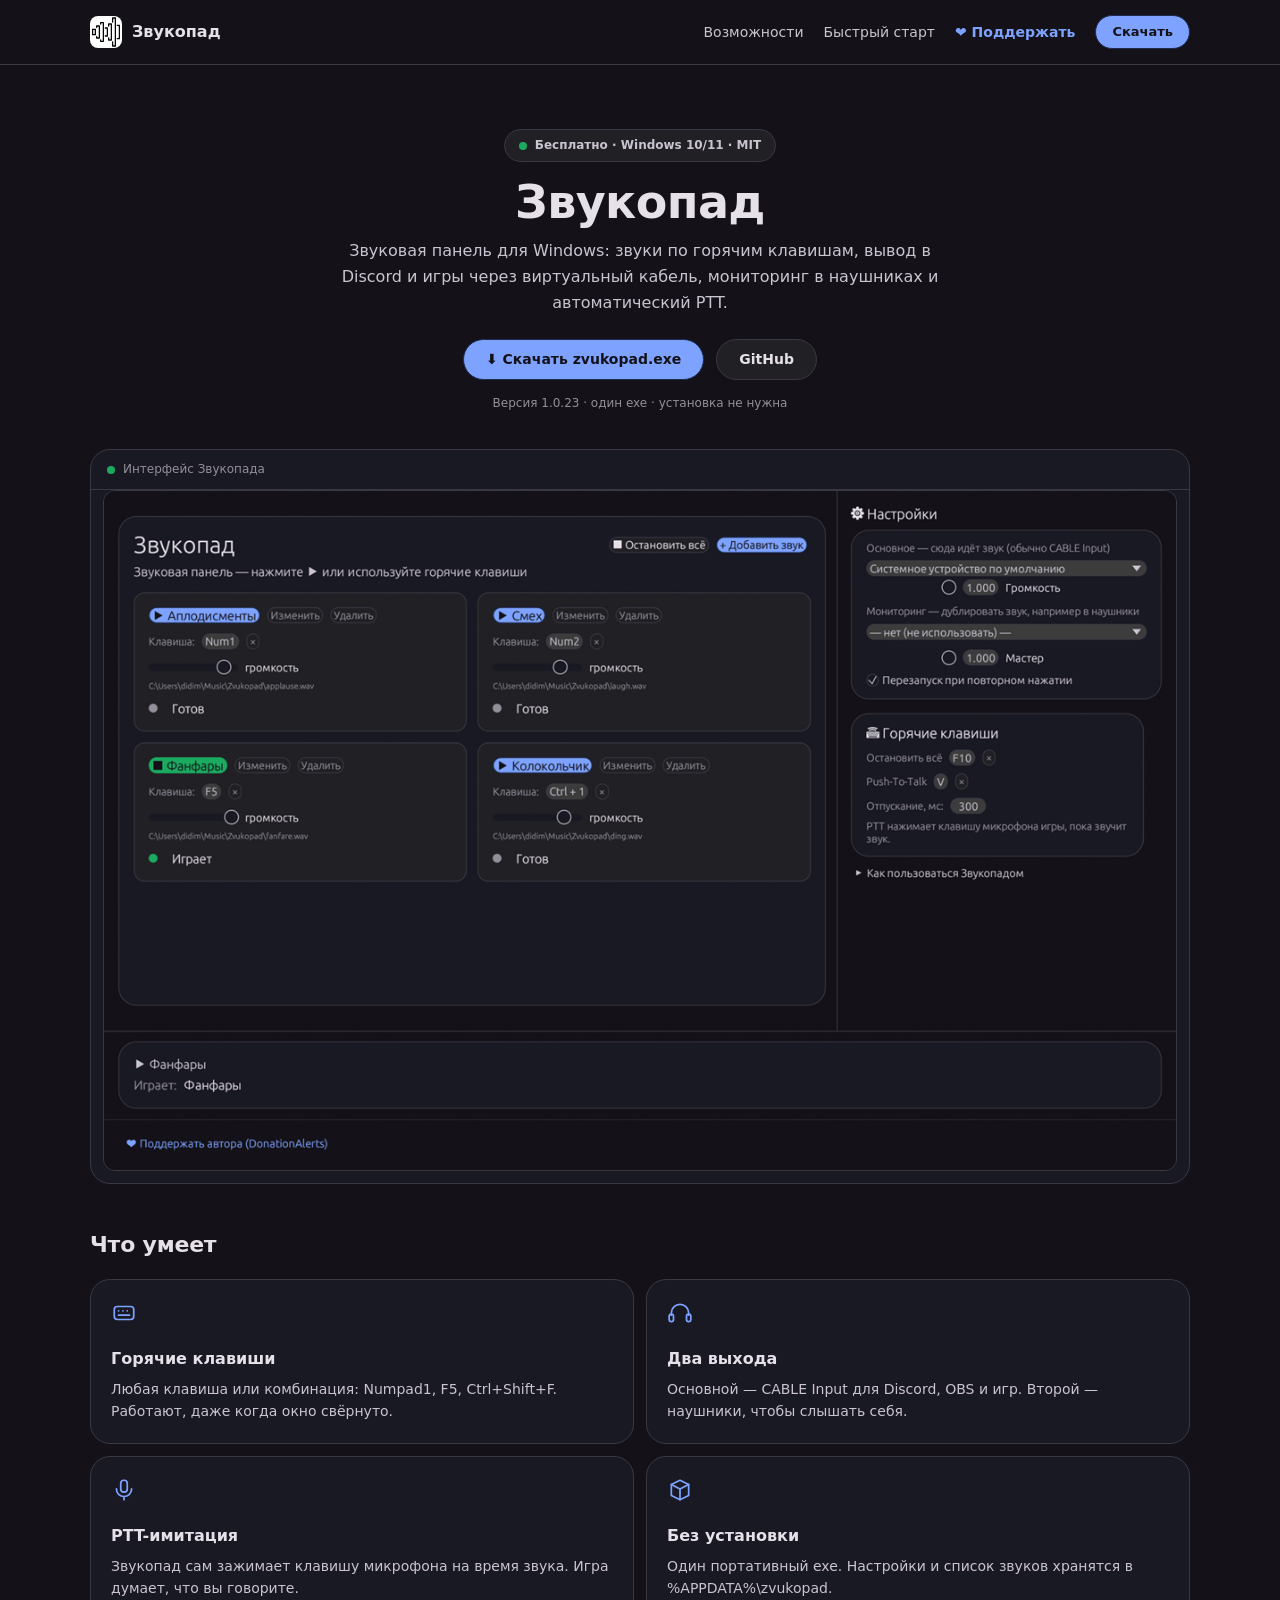
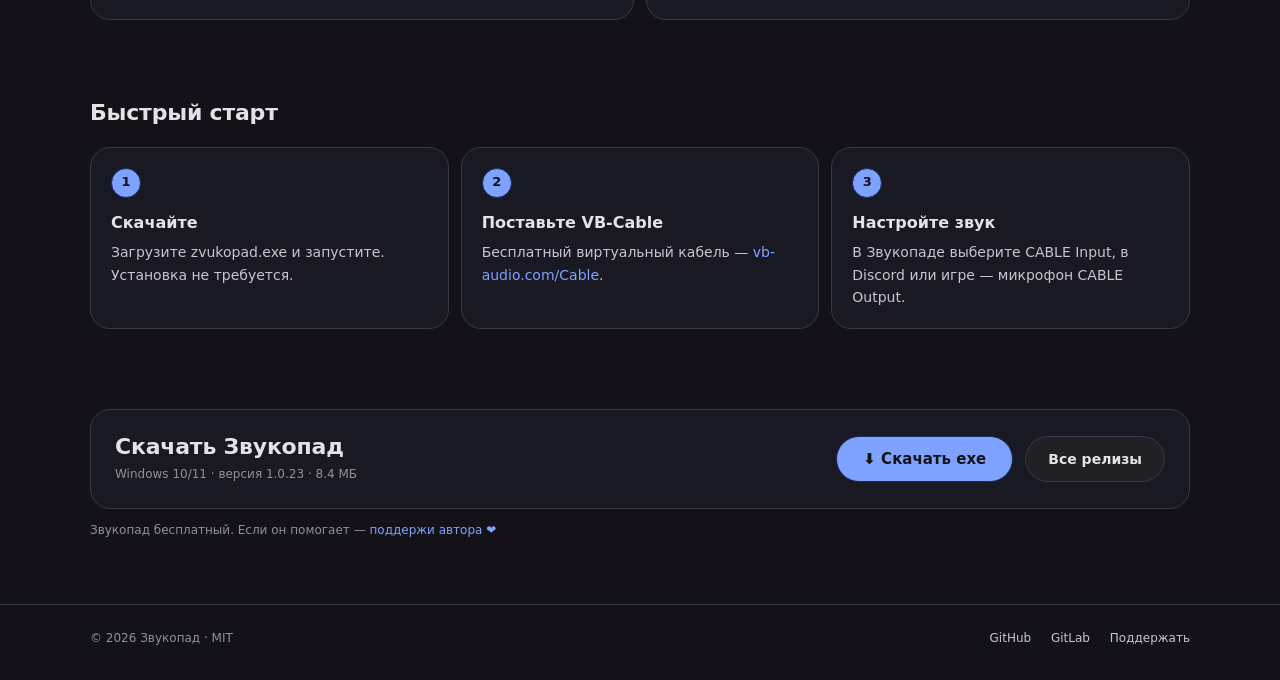
==== commit 62119fc3: "deploy: обновлён лендинг Звукопада 28a3bcd453a73f0cb680cb75bd067b0fdd1ebcb7" ====
--- a/index.html
+++ b/index.html
@@ -1,13 +1,12 @@
-<!DOCTYPE html>
+﻿<!DOCTYPE html>
 <html lang="ru">
 <head>
   <meta charset="UTF-8">
   <meta name="viewport" content="width=device-width, initial-scale=1">
-  <title>Звукопад — бесплатный Soundpad для Windows: звуковая панель, горячие клавиши, PTT</title>
-  <meta name="description" content="Звукопад — бесплатная звуковая панель (саундпад) для Windows. Горячие клавиши, вывод звука на два устройства, мониторинг, PTT-имитация микрофона и глобальная кнопка «Стоп всё». Портативный exe без установки. Бесплатный аналог Soundpad.">
-  <meta name="keywords" content="звукопад, soundpad, саундпад, soundboard, звуковая панель, звуки для Discord, горячие клавиши, PTT, VB-Cable, виртуальный кабель, бесплатный soundpad, soundpad alternative, Windows, Rust, звуки для игр, стриминг">
-  <meta name="robots" content="index, follow, max-image-preview:large">
-  <meta name="theme-color" content="#1e1f22">
+  <title>Звукопад — бесплатная звуковая панель для Windows</title>
+  <meta name="description" content="Звукопад — бесплатная звуковая панель для Windows: горячие клавиши, вывод в Discord и игры через VB-Cable, мониторинг в наушниках и PTT. Один exe, без установки.">
+  <meta name="robots" content="index, follow">
+  <meta name="theme-color" content="#141218">
   <link rel="canonical" href="https://didimoonyt.github.io/zvukopad/">
   <link rel="icon" href="assets/icon.ico">
   <link rel="apple-touch-icon" href="assets/icon.ico">
@@ -15,16 +14,16 @@
   <meta property="og:type" content="website">
   <meta property="og:site_name" content="Звукопад">
   <meta property="og:locale" content="ru_RU">
-  <meta property="og:title" content="Звукопад — бесплатный Soundpad для Windows">
-  <meta property="og:description" content="Звуковая панель с горячими клавишами, двумя устройствами вывода, мониторингом и PTT-имитацией микрофона. Бесплатно, без установки, с открытым кодом.">
+  <meta property="og:title" content="Звукопад — звуковая панель для Windows">
+  <meta property="og:description" content="Звуки по горячим клавишам, вывод в Discord и игры, мониторинг и PTT. Бесплатно, один exe, без установки.">
   <meta property="og:url" content="https://didimoonyt.github.io/zvukopad/">
-  <meta property="og:image" content="https://didimoonyt.github.io/zvukopad/assets/screenshot-v1.0.16.png">
-  <meta property="og:image:alt" content="Скриншот интерфейса Звукопада">
+  <meta property="og:image" content="https://didimoonyt.github.io/zvukopad/assets/screenshot-v1.0.23.png">
+  <meta property="og:image:alt" content="Интерфейс Звукопада">
 
   <meta name="twitter:card" content="summary_large_image">
-  <meta name="twitter:title" content="Звукопад — бесплатный Soundpad для Windows">
-  <meta name="twitter:description" content="Звуковая панель с горячими клавишами, двумя устройствами вывода и PTT-имитацией микрофона. Бесплатный аналог Soundpad.">
-  <meta name="twitter:image" content="https://didimoonyt.github.io/zvukopad/assets/screenshot-v1.0.16.png">
+  <meta name="twitter:title" content="Звукопад — звуковая панель для Windows">
+  <meta name="twitter:description" content="Звуки по горячим клавишам, вывод в Discord и игры, мониторинг и PTT. Бесплатно, без установки.">
+  <meta name="twitter:image" content="https://didimoonyt.github.io/zvukopad/assets/screenshot-v1.0.23.png">
 
   <link rel="stylesheet" href="styles.css">
 
@@ -33,65 +32,20 @@
     "@context": "https://schema.org",
     "@type": "SoftwareApplication",
     "name": "Звукопад",
-    "alternateName": ["Zvukopad", "Звукопад — бесплатный аналог Soundpad"],
+    "alternateName": "Zvukopad",
     "applicationCategory": "MultimediaApplication",
-    "applicationSubCategory": "Soundboard",
     "operatingSystem": "Windows 10, Windows 11",
-    "description": "Бесплатная звуковая панель для Windows с горячими клавишами, выводом звука на два устройства, мониторингом, PTT-имитацией микрофона и глобальной кнопкой «Стоп всё». Портативный exe без установки.",
+    "description": "Бесплатная звуковая панель для Windows с горячими клавишами, выводом звука на два устройства, мониторингом и PTT-имитацией микрофона.",
     "url": "https://didimoonyt.github.io/zvukopad/",
     "downloadUrl": "https://github.com/DidimoonYT/zvukopad/releases/latest/download/zvukopad.exe",
-    "screenshot": "https://didimoonyt.github.io/zvukopad/assets/screenshot-v1.0.16.png",
-    "softwareVersion": "1.0.17",
+    "screenshot": "https://didimoonyt.github.io/zvukopad/assets/screenshot-v1.0.23.png",
+    "softwareVersion": "1.0.23",
     "license": "https://github.com/DidimoonYT/zvukopad/blob/master/LICENSE",
     "offers": { "@type": "Offer", "price": "0", "priceCurrency": "RUB" },
-    "featureList": [
-      "Горячие клавиши для любых звуков",
-      "Вывод звука одновременно на два устройства",
-      "Мониторинг в наушники",
-      "PTT-имитация микрофона",
-      "Глобальная кнопка «Стоп всё»",
-      "Отдельная громкость для каждого звука",
-      "Портативный exe без установки",
-      "Открытый исходный код на Rust"
-    ],
     "author": { "@type": "Person", "name": "DidimoonYT", "url": "https://github.com/DidimoonYT" },
     "sameAs": [
       "https://github.com/DidimoonYT/zvukopad",
       "https://gitlab.com/didimoonyt/zvukopad"
-    ]
-  }
-  </script>
-
-  <script type="application/ld+json">
-  {
-    "@context": "https://schema.org",
-    "@type": "FAQPage",
-    "mainEntity": [
-      {
-        "@type": "Question",
-        "name": "Звукопад — это бесплатно?",
-        "acceptedAnswer": { "@type": "Answer", "text": "Да. Звукопад полностью бесплатен, распространяется по лицензии MIT и имеет открытый исходный код. Скачать можно с GitHub Releases." }
-      },
-      {
-        "@type": "Question",
-        "name": "Нужен ли VB-Cable?",
-        "acceptedAnswer": { "@type": "Answer", "text": "Для передачи звука в Discord, OBS или игры нужен виртуальный аудиокабель VB-Cable. Это бесплатная программа, устанавливается один раз." }
-      },
-      {
-        "@type": "Question",
-        "name": "Работает ли Звукопад без установки?",
-        "acceptedAnswer": { "@type": "Answer", "text": "Да, это портативный single-exe. Достаточно скачать zvukopad.exe и запустить. Настройки сохраняются в %APPDATA%/zvukopad/." }
-      },
-      {
-        "@type": "Question",
-        "name": "Чем Звукопад отличается от Soundpad?",
-        "acceptedAnswer": { "@type": "Answer", "text": "Звукопад бесплатный, с открытым кодом, поддерживает два устройства вывода, мониторинг, PTT-имитацию микрофона и глобальную кнопку «Стоп всё». Это лёгкий портативный аналог Soundpad для Windows." }
-      },
-      {
-        "@type": "Question",
-        "name": "Можно ли использовать Звукопад в играх?",
-        "acceptedAnswer": { "@type": "Answer", "text": "Да. Звукопад работает как обычное приложение Windows и использует SendInput для PTT-имитации. В большинстве игр и в Discord звук передаётся через виртуальный кабель." }
-      }
     ]
   }
   </script>
@@ -105,347 +59,117 @@
       </a>
       <nav class="nav" aria-label="Основная навигация">
         <a href="#features">Возможности</a>
-        <a href="#details">Подробно</a>
-        <a href="#compare">Сравнение</a>
-        <a href="#faq">FAQ</a>
-        <a href="https://www.donationalerts.com/r/didimoon" target="_blank" rel="noopener">❤ Поддержать</a>
-        <a class="btn btn-small" href="https://github.com/DidimoonYT/zvukopad/releases/latest/download/zvukopad.exe">Скачать</a>
+        <a href="#start">Быстрый старт</a>
+        <a class="donate-link" href="https://www.donationalerts.com/r/didimoon" target="_blank" rel="noopener">❤ Поддержать</a>
+        <a class="btn btn-primary btn-small" href="https://github.com/DidimoonYT/zvukopad/releases/latest/download/zvukopad.exe">Скачать</a>
       </nav>
     </div>
   </header>
 
   <main id="top">
     <section class="hero">
-      <div class="container hero-grid">
-        <div class="hero-copy">
-          <p class="badge">Бесплатно • Open Source • Windows 10/11</p>
-          <h1>Звукопад — бесплатная звуковая панель для Windows</h1>
-          <p class="lead">
-            <strong>Звукопад</strong> — бесплатная звуковая панель для Windows и открытая альтернатива Soundpad. Запускайте звуки
-            горячими клавишами, выводите их сразу на два устройства, слышите себя через мониторинг и
-            автоматически «зажимайте» PTT-клавишу в Discord или игре. Один портативный <code>.exe</code>,
-            без установки и подписок.
-          </p>
-          <div class="hero-actions">
-            <a class="btn btn-primary" href="https://github.com/DidimoonYT/zvukopad/releases/latest/download/zvukopad.exe">⬇ Скачать zvukopad.exe</a>
-            <a class="btn btn-ghost" href="https://github.com/DidimoonYT/zvukopad" target="_blank" rel="noopener">Исходный код на GitHub</a>
+      <div class="container hero-copy">
+        <p class="badge"><span class="dot" aria-hidden="true"></span> Бесплатно · Windows 10/11 · MIT</p>
+        <h1>Звукопад</h1>
+        <p class="lead">
+          Звуковая панель для Windows: звуки по горячим клавишам, вывод в Discord и игры
+          через виртуальный кабель, мониторинг в наушниках и автоматический PTT.
+        </p>
+        <div class="hero-actions">
+          <a class="btn btn-primary" href="https://github.com/DidimoonYT/zvukopad/releases/latest/download/zvukopad.exe">⬇ Скачать zvukopad.exe</a>
+          <a class="btn btn-ghost" href="https://github.com/DidimoonYT/zvukopad" target="_blank" rel="noopener">GitHub</a>
+        </div>
+        <p class="meta-line">Версия 1.0.23 · один exe · установка не нужна</p>
+      </div>
+
+      <div class="container">
+        <figure class="app-shot">
+          <div class="app-shot-bar">
+            <span class="dot dot-green" aria-hidden="true"></span>
+            <span>Интерфейс Звукопада</span>
           </div>
-          <ul class="hero-points">
-            <li>0 ₽ навсегда</li>
-            <li>Без установки</li>
-            <li>Открытый код (MIT)</li>
-          </ul>
-          <p class="downloads-line">
-            <a href="https://github.com/DidimoonYT/zvukopad/releases" target="_blank" rel="noopener">
-              ⬇ Скачано с GitHub: <strong id="downloads-count">…</strong> раз
-            </a>
-          </p>
-        </div>
-        <figure class="hero-shot">
-          <img src="assets/screenshot-v1.0.16.png" alt="Скриншот интерфейса Звукопада: список звуков, горячие клавиши, громкость и настройки" width="1444" height="947" loading="eager">
-          <figcaption>Интерфейс Звукопада v1.0.16</figcaption>
+          <img src="assets/screenshot-v1.0.23.png" alt="Скриншот Звукопада: карточки звуков с горячими клавишами и панель настроек" width="1200" height="760" loading="eager">
         </figure>
-      </div>
-    </section>
-
-    <section class="stats" aria-label="Коротко о программе">
-      <div class="container stats-grid">
-        <div><strong>0 ₽</strong><span>бесплатно и без подписки</span></div>
-        <div><strong>2</strong><span>устройства вывода одновременно</span></div>
-        <div><strong>1</strong><span>портативный exe-файл</span></div>
-        <div><strong>6</strong><span>форматов звуков</span></div>
-        <div><strong>MIT</strong><span>открытая лицензия</span></div>
       </div>
     </section>
 
     <section id="features" class="section">
       <div class="container">
-        <p class="eyebrow">Возможности</p>
-        <h2>Что умеет Звукопад</h2>
-        <p class="section-lead">
-          Звукопад объединяет в себе звуковую панель, менеджер горячих клавиш и инструмент для стриминга.
-          Ниже — основные функции саундпада для Windows, которые доступны сразу после запуска.
-        </p>
+        <h2>Что умеет</h2>
         <div class="cards">
           <article class="card">
-            <div class="icon">⌨️</div>
-            <h3>Любые горячие клавиши</h3>
-            <p>Назначайте на звуки одиночные клавиши или комбинации: Numpad1, F5, Space, Ctrl+Shift+F. Хоткеи работают глобально — даже когда окно Звукопада свёрнуто.</p>
+            <svg class="icon" viewBox="0 0 24 24" aria-hidden="true"><rect x="3" y="6" width="18" height="12" rx="3"/><path d="M7 10h.01M11 10h.01M15 10h.01M7 14h10"/></svg>
+            <h3>Горячие клавиши</h3>
+            <p>Любая клавиша или комбинация: Numpad1, F5, Ctrl+Shift+F. Работают, даже когда окно свёрнуто.</p>
           </article>
           <article class="card">
-            <div class="icon">🔀</div>
-            <h3>Два устройства вывода</h3>
-            <p>Основной выход — для Discord, OBS или игры через VB-Cable. Второй — мониторинг в наушники, чтобы слышать звук самому. Работают одновременно.</p>
+            <svg class="icon" viewBox="0 0 24 24" aria-hidden="true"><path d="M4 14v-2a8 8 0 0 1 16 0v2"/><rect x="2" y="13" width="4" height="7" rx="2"/><rect x="18" y="13" width="4" height="7" rx="2"/></svg>
+            <h3>Два выхода</h3>
+            <p>Основной — CABLE Input для Discord, OBS и игр. Второй — наушники, чтобы слышать себя.</p>
           </article>
           <article class="card">
-            <div class="icon">🎤</div>
-            <h3>PTT-имитация микрофона</h3>
-            <p>Звукопад автоматически зажимает вашу push-to-talk клавишу на время воспроизведения. Discord и игры думают, что вы говорите, и пропускают звук.</p>
+            <svg class="icon" viewBox="0 0 24 24" aria-hidden="true"><rect x="9" y="3" width="6" height="11" rx="3"/><path d="M5 11a7 7 0 0 0 14 0M12 18v3"/></svg>
+            <h3>PTT-имитация</h3>
+            <p>Звукопад сам зажимает клавишу микрофона на время звука. Игра думает, что вы говорите.</p>
           </article>
           <article class="card">
-            <div class="icon">⏹</div>
-            <h3>Глобальное «Стоп всё»</h3>
-            <p>Одна горячая клавиша мгновенно останавливает все звуки. Удобно, если нужно срочно выключить музыку или шум во время стрима.</p>
-          </article>
-          <article class="card">
-            <div class="icon">🔊</div>
-            <h3>Громкость на каждый звук</h3>
-            <p>Отдельные ползунки громкости для каждого файла, мастер-громкость и независимая громкость мониторинга. Изменения применяются мгновенно.</p>
-          </article>
-          <article class="card">
-            <div class="icon">🪶</div>
-            <h3>Портативность и автосохранение</h3>
-            <p>Один exe без установщика. Настройки и список звуков хранятся в %APPDATA%/zvukopad/ и подхватываются при следующем запуске.</p>
+            <svg class="icon" viewBox="0 0 24 24" aria-hidden="true"><path d="M4 7l8-4 8 4v10l-8 4-8-4z"/><path d="M4 7l8 4 8-4M12 11v10"/></svg>
+            <h3>Без установки</h3>
+            <p>Один портативный exe. Настройки и список звуков хранятся в %APPDATA%\zvukopad.</p>
           </article>
         </div>
       </div>
     </section>
 
-    <section id="details" class="section section-alt">
+    <section id="start" class="section">
       <div class="container">
-        <p class="eyebrow">Подробный разбор</p>
-        <h2>Все функции Звукопада — другими словами</h2>
-        <p class="section-lead">
-          Если коротко: Звукопад — это soundboard для Windows, который умеет проигрывать звуки по хоткеям,
-          отправлять их в микрофон через виртуальный кабель и дублировать в наушники. Ниже те же возможности
-          описаны подробнее и в разных сценариях.
-        </p>
-
-        <div class="detail-list">
-          <article class="detail">
-            <h3>Звуковая панель и саундпад</h3>
-            <p>Добавляйте mp3, wav, ogg, flac, m4a и aac, задавайте имя и горячую клавишу. Звукопад — это простая звуковая панель, где каждый файл запускается с клавиатуры. Повторное нажатие перезапускает звук или накладывает его — поведение настраивается.</p>
+        <h2>Быстрый старт</h2>
+        <div class="steps">
+          <article class="step">
+            <span>1</span>
+            <h3>Скачайте</h3>
+            <p>Загрузите zvukopad.exe и запустите. Установка не требуется.</p>
           </article>
-          <article class="detail">
-            <h3>Вывод в Discord, OBS и игры</h3>
-            <p>Выберите CABLE Input как основное устройство, а в Discord/OBS/игре укажите микрофон CABLE Output. Так звуки из Звукопада попадают в голосовой чат, стрим или игровой чат. Это классическая схема «soundpad + VB-Cable».</p>
+          <article class="step">
+            <span>2</span>
+            <h3>Поставьте VB-Cable</h3>
+            <p>Бесплатный виртуальный кабель — <a href="https://vb-audio.com/Cable/" target="_blank" rel="noopener">vb-audio.com/Cable</a>.</p>
           </article>
-          <article class="detail">
-            <h3>Мониторинг в наушниках</h3>
-            <p>Второе устройство вывода позволяет слышать то же, что слышат собеседники. Мониторинг можно включить или выключить, а его громкость регулируется отдельно от основного выхода — чтобы не оглушить себя.</p>
-          </article>
-          <article class="detail">
-            <h3>PTT и имитация микрофона</h3>
-            <p>Укажите клавишу голосового чата (V, X, CapsLock, Numpad0). Во время звука Звукопад нажмёт и удержит её через Windows SendInput, а после окончания отпустит с задержкой. Это помогает в играх и Discord, где микрофон открывается только по push-to-talk.</p>
-          </article>
-          <article class="detail">
-            <h3>Громкость и микширование</h3>
-            <p>Мастер-громкость, громкость каждого звука и отдельная громкость мониторинга. Ползунки работают без перезапуска воспроизведения, а значения сохраняются в конфиге. Это удобно для стримеров и тех, кто часто меняет уровень звука.</p>
-          </article>
-          <article class="detail">
-            <h3>Глобальная остановка</h3>
-            <p>Кнопка «Остановить всё» и глобальный хоткей останавливают все активные звуки одним действием. Функция пригодится, если нужно быстро прекратить музыку, шум или длинную запись.</p>
-          </article>
-          <article class="detail">
-            <h3>Портативность и открытый код</h3>
-            <p>Звукопад написан на Rust с GUI на egui/eframe, использует rodio для аудио и global-hotkey для системных клавиш. Это открытый проект под MIT: код можно изучить, собрать самостоятельно или предложить улучшения.</p>
+          <article class="step">
+            <span>3</span>
+            <h3>Настройте звук</h3>
+            <p>В Звукопаде выберите CABLE Input, в Discord или игре — микрофон CABLE Output.</p>
           </article>
         </div>
       </div>
     </section>
 
-    <section id="how" class="section">
+    <section class="section">
       <div class="container">
-        <p class="eyebrow">Быстрый старт</p>
-        <h2>Как начать пользоваться Звукопадом</h2>
-        <div class="steps">
-          <div class="step">
-            <span>1</span>
-            <h3>Скачайте exe</h3>
-            <p>Загрузите zvukopad.exe с GitHub Releases. Установка не нужна — просто запустите файл.</p>
+        <div class="download-card">
+          <div>
+            <h2>Скачать Звукопад</h2>
+            <p>Windows 10/11 · версия 1.0.23 · 8.4 МБ</p>
           </div>
-          <div class="step">
-            <span>2</span>
-            <h3>Установите VB-Cable</h3>
-            <p>Один раз установите бесплатный VB-Audio Virtual Cable. В Звукопаде выберите CABLE Input, а в Discord или игре — CABLE Output.</p>
-          </div>
-          <div class="step">
-            <span>3</span>
-            <h3>Добавьте звуки и клавиши</h3>
-            <p>Нажмите «Добавить звук», выберите файл и назначьте горячую клавишу. Готово — звук можно запускать из любого приложения.</p>
+          <div class="download-actions">
+            <a class="btn btn-primary btn-large" href="https://github.com/DidimoonYT/zvukopad/releases/latest/download/zvukopad.exe">⬇ Скачать exe</a>
+            <a class="btn btn-ghost" href="https://github.com/DidimoonYT/zvukopad/releases" target="_blank" rel="noopener">Все релизы</a>
           </div>
         </div>
-      </div>
-    </section>
-
-    <section class="section section-alt">
-      <div class="container">
-        <p class="eyebrow">Сценарии</p>
-        <h2>Кому подходит Звукопад</h2>
-        <div class="cards cards-4">
-          <article class="card">
-            <div class="icon">🎮</div>
-            <h3>Геймерам</h3>
-            <p>Звуки, мемы и музыка в голосовом чате CS2, Dota 2, Valorant, WoW. PTT-имитация помогает там, где микрофон открывается только по клавише.</p>
-          </article>
-          <article class="card">
-            <div class="icon">🎙️</div>
-            <h3>Стримерам</h3>
-            <p>Быстрые звуковые вставки, кнопка «Стоп всё» и отдельная громкость мониторинга. Работает вместе с OBS и Discord.</p>
-          </article>
-          <article class="card">
-            <div class="icon">💬</div>
-            <h3>Для Discord</h3>
-            <p>Саундпад для Discord: звуки уходят в микрофон через виртуальный кабель, а вы слышите их в наушниках.</p>
-          </article>
-          <article class="card">
-            <div class="icon">🎭</div>
-            <h3>Для ролевых игр</h3>
-            <p>Атмосферные звуки, музыка и эффекты по горячим клавишам — без переключения окон и сложных настроек.</p>
-          </article>
-        </div>
-      </div>
-    </section>
-
-    <section id="compare" class="section">
-      <div class="container">
-        <p class="eyebrow">Сравнение</p>
-        <h2>Звукопад и Soundpad</h2>
-        <p class="section-lead">Звукопад — бесплатный аналог Soundpad для Windows. Вот ключевые отличия в возможностях и подходе.</p>
-        <div class="table-wrap">
-          <table>
-            <thead>
-              <tr><th>Возможность</th><th>Звукопад</th><th>Soundpad</th></tr>
-            </thead>
-            <tbody>
-              <tr><td>Цена</td><td>Бесплатно, 0 ₽</td><td>Платная лицензия</td></tr>
-              <tr><td>Открытый исходный код</td><td>Да, MIT</td><td>Нет</td></tr>
-              <tr><td>Горячие клавиши</td><td>Да, любые комбинации</td><td>Да</td></tr>
-              <tr><td>Два устройства вывода</td><td>Да, основной + мониторинг</td><td>Ограниченно</td></tr>
-              <tr><td>PTT-имитация микрофона</td><td>Да, через SendInput</td><td>Нет в базовой версии</td></tr>
-              <tr><td>Глобальное «Стоп всё»</td><td>Да</td><td>Да</td></tr>
-              <tr><td>Портативный exe</td><td>Да, без установки</td><td>Требуется установка</td></tr>
-              <tr><td>Русский интерфейс</td><td>Да</td><td>Зависит от версии</td></tr>
-            </tbody>
-          </table>
-        </div>
-        <p class="note">Сравнение носит ознакомительный характер. Soundpad — товарный знак соответствующего владельца.</p>
-      </div>
-    </section>
-
-    <section class="section section-alt">
-      <div class="container">
-        <p class="eyebrow">Технологии</p>
-        <h2>Технические детали</h2>
-        <p class="section-lead">Звукопад — лёгкое нативное приложение для Windows, написанное на Rust. Без Electron, без тяжёлых зависимостей и без телеметрии.</p>
-        <ul class="chips">
-          <li>Rust 2021</li>
-          <li>egui / eframe 0.31</li>
-          <li>rodio 0.20</li>
-          <li>global-hotkey 0.6</li>
-          <li>WinAPI SendInput</li>
-          <li>serde + JSON</li>
-          <li>embed-resource</li>
-          <li>MIT License</li>
-        </ul>
-        <p class="note">Платформа: Windows 10 и Windows 11. Для передачи звука в другие приложения рекомендуется VB-Audio Virtual Cable.</p>
-      </div>
-    </section>
-
-    <section id="faq" class="section">
-      <div class="container narrow">
-        <p class="eyebrow">FAQ</p>
-        <h2>Частые вопросы</h2>
-        <details open>
-          <summary>Звукопад — это бесплатно?</summary>
-          <p>Да. Звукопад полностью бесплатен, распространяется по лицензии MIT и имеет открытый исходный код. Скачать можно с GitHub Releases.</p>
-        </details>
-        <details>
-          <summary>Нужен ли VB-Cable?</summary>
-          <p>Для передачи звука в Discord, OBS или игры нужен виртуальный аудиокабель VB-Cable. Это бесплатная программа, устанавливается один раз. В Звукопаде выберите CABLE Input, а в приложении-получателе — CABLE Output.</p>
-        </details>
-        <details>
-          <summary>Работает ли Звукопад без установки?</summary>
-          <p>Да, это портативный single-exe. Достаточно скачать zvukopad.exe и запустить. Настройки сохраняются в %APPDATA%/zvukopad/.</p>
-        </details>
-        <details>
-          <summary>Чем Звукопад отличается от Soundpad?</summary>
-          <p>Звукопад бесплатный, с открытым кодом, поддерживает два устройства вывода, мониторинг, PTT-имитацию микрофона и глобальную кнопку «Стоп всё». Это лёгкий портативный аналог Soundpad для Windows.</p>
-        </details>
-        <details>
-          <summary>Можно ли использовать Звукопад в играх?</summary>
-          <p>Да. Звукопад работает как обычное приложение Windows и использует SendInput для PTT-имитации. В большинстве игр и в Discord звук передаётся через виртуальный кабель. Некоторые анти-читы могут блокировать синтетический ввод — это ограничение Windows, а не Звукопада.</p>
-        </details>
-        <details>
-          <summary>Какие форматы звуков поддерживаются?</summary>
-          <p>mp3, wav, ogg, flac, m4a и aac. Файлы добавляются через системный диалог выбора.</p>
-        </details>
-      </div>
-    </section>
-
-    <section class="cta">
-      <div class="container cta-inner">
-        <div>
-          <h2>Скачайте Звукопад и запустите первый звук за минуту</h2>
-          <p>Бесплатная звуковая панель для Windows. Без установки, без подписки, с открытым кодом. Если проект помогает — <a href="https://www.donationalerts.com/r/didimoon" target="_blank" rel="noopener">поддержите автора донатом</a> ❤</p>
-        </div>
-        <a class="btn btn-primary btn-large" href="https://github.com/DidimoonYT/zvukopad/releases/latest/download/zvukopad.exe">⬇ Скачать zvukopad.exe</a>
+        <p class="download-note">Звукопад бесплатный. Если он помогает — <a href="https://www.donationalerts.com/r/didimoon" target="_blank" rel="noopener">поддержи автора ❤</a></p>
       </div>
     </section>
   </main>
 
   <footer class="site-footer">
     <div class="container footer-inner">
-      <p>© 2026 Звукопад. MIT License.</p>
-      <p>
+      <p>© 2026 Звукопад · MIT</p>
+      <p class="footer-links">
         <a href="https://github.com/DidimoonYT/zvukopad" target="_blank" rel="noopener">GitHub</a>
         <a href="https://gitlab.com/didimoonyt/zvukopad" target="_blank" rel="noopener">GitLab</a>
-        <a href="https://github.com/DidimoonYT/zvukopad/releases" target="_blank" rel="noopener">Релизы</a>
-        <a href="https://www.donationalerts.com/r/didimoon" target="_blank" rel="noopener">❤ Поддержать проект</a>
+        <a href="https://www.donationalerts.com/r/didimoon" target="_blank" rel="noopener">Поддержать</a>
       </p>
     </div>
   </footer>
-
-  <script>
-    (function () {
-      var el = document.getElementById("downloads-count");
-      if (!el) return;
-
-      var CACHE_KEY = "zvukopad-downloads-v2";
-
-      function show(total) {
-        el.textContent = total.toLocaleString("ru-RU");
-      }
-
-      function cachedTotal() {
-        try {
-          var raw = localStorage.getItem(CACHE_KEY);
-          return raw ? parseInt(raw, 10) : null;
-        } catch (e) {
-          return null;
-        }
-      }
-
-      function save(total) {
-        try { localStorage.setItem(CACHE_KEY, String(total)); } catch (e) {}
-      }
-
-      fetch("https://api.github.com/repos/DidimoonYT/zvukopad/releases?per_page=100", {
-        headers: { Accept: "application/vnd.github+json" }
-      })
-        .then(function (r) {
-          if (!r.ok) throw new Error("GitHub API " + r.status);
-          return r.json();
-        })
-        .then(function (releases) {
-          var total = 0;
-          (Array.isArray(releases) ? releases : []).forEach(function (rel) {
-            (rel.assets || []).forEach(function (asset) {
-              total += asset.download_count || 0;
-            });
-          });
-          show(total);
-          save(total);
-        })
-        .catch(function () {
-          var cached = cachedTotal();
-          if (cached !== null && !isNaN(cached)) {
-            show(cached);
-          } else {
-            el.textContent = "—";
-          }
-        });
-    })();
-  </script>
 </body>
 </html>
--- a/styles.css
+++ b/styles.css
@@ -1,26 +1,30 @@
 :root {
-  --bg: #17181b;
-  --bg-soft: #1e1f22;
-  --bg-card: #232428;
-  --bg-card-hover: #2a2b30;
-  --border: #34363c;
-  --text: #f2f3f5;
-  --muted: #a4a7ae;
-  --muted-2: #7d8088;
-  --accent: #3b82f6;
-  --accent-2: #2563eb;
-  --accent-soft: rgba(59, 130, 246, 0.14);
-  --green: #28c840;
-  --radius: 16px;
-  --shadow: 0 20px 60px rgba(0, 0, 0, 0.35);
-  --max: 1160px;
+  --bg: #141218;
+  --card: #191923;
+  --block: #212025;
+  --text: #e6e0e9;
+  --secondary: #cac4d0;
+  --muted: #938f99;
+  --border: #3a3842;
+  --accent: #7da2ff;
+  --accent-strong: #8fb0ff;
+  --accent-border: #1b2b52;
+  --accent-text: #141218;
+  --success: #1baa60;
+  --radius-card: 20px;
+  --radius-field: 12px;
+  --radius-pill: 999px;
+  --pad-screen: 16px;
+  --pad-card: 16px;
+  --gap: 12px;
+  --max: 1100px;
 }
 
 * { box-sizing: border-box; }
 
 html {
   scroll-behavior: smooth;
-  scroll-padding-top: 88px;
+  scroll-padding-top: 84px;
 }
 
 body {
@@ -28,17 +32,17 @@
   background: var(--bg);
   color: var(--text);
   font-family: "Segoe UI", system-ui, -apple-system, BlinkMacSystemFont, Arial, sans-serif;
+  font-size: 14px;
   line-height: 1.6;
   -webkit-font-smoothing: antialiased;
 }
 
 img { max-width: 100%; display: block; }
-
-a { color: #8ab4ff; text-decoration: none; }
-a:hover { color: #b7ceff; }
+a { color: var(--accent); text-decoration: none; }
+a:hover { color: var(--accent-strong); }
 
 code {
-  background: #2b2d33;
+  background: var(--block);
   border: 1px solid var(--border);
   border-radius: 6px;
   padding: 1px 6px;
@@ -46,26 +50,21 @@
 }
 
 .container {
-  width: min(var(--max), calc(100% - 40px));
+  width: min(var(--max), calc(100% - 32px));
   margin: 0 auto;
 }
-.container.narrow { max-width: 820px; }
 
 /* Header */
 .site-header {
-  position: sticky;
-  top: 0;
-  z-index: 50;
-  background: rgba(23, 24, 27, 0.85);
-  backdrop-filter: blur(14px);
+  background: var(--bg);
   border-bottom: 1px solid var(--border);
 }
 .header-inner {
   display: flex;
   align-items: center;
   justify-content: space-between;
-  gap: 20px;
-  height: 68px;
+  gap: 16px;
+  min-height: 64px;
 }
 .brand {
   display: inline-flex;
@@ -73,19 +72,21 @@
   gap: 10px;
   color: var(--text);
   font-weight: 700;
-  font-size: 18px;
-  letter-spacing: 0.2px;
-}
-.brand img { border-radius: 7px; }
+  font-size: 16px;
+}
+.brand img { border-radius: 8px; }
 .nav {
   display: flex;
   align-items: center;
-  gap: 22px;
-  font-size: 14px;
-}
-.nav a { color: var(--muted); }
+  gap: 20px;
+  font-size: 14px;
+}
+.nav a { color: var(--secondary); }
 .nav a:hover { color: var(--text); }
-.nav .btn { color: #fff; }
+.nav .donate-link { color: var(--accent); font-weight: 600; }
+.nav .donate-link:hover { color: var(--accent-strong); }
+.nav .btn { color: var(--accent-text); }
+.nav .btn:hover { color: var(--accent-text); }
 
 /* Buttons */
 .btn {
@@ -93,348 +94,217 @@
   align-items: center;
   justify-content: center;
   gap: 8px;
-  border-radius: 10px;
-  padding: 12px 20px;
+  border-radius: var(--radius-pill);
+  padding: 11px 22px;
   font-weight: 600;
-  font-size: 15px;
+  font-size: 14px;
+  line-height: 1.2;
   border: 1px solid transparent;
-  transition: background 0.15s ease, border-color 0.15s ease, transform 0.15s ease;
   white-space: nowrap;
 }
-.btn:hover { transform: translateY(-1px); }
 .btn-primary {
-  background: linear-gradient(135deg, var(--accent), var(--accent-2));
-  color: #fff;
-  box-shadow: 0 10px 30px rgba(37, 99, 235, 0.3);
-}
-.btn-primary:hover { background: linear-gradient(135deg, #4f8ff7, #2f6ff0); color: #fff; }
+  background: var(--accent);
+  border-color: var(--accent-border);
+  color: var(--accent-text);
+}
+.btn-primary:hover { background: var(--accent-strong); color: var(--accent-text); }
 .btn-ghost {
-  background: #26282d;
+  background: var(--block);
   border-color: var(--border);
   color: var(--text);
 }
-.btn-ghost:hover { background: #2d2f35; color: var(--text); }
-.btn-small { padding: 8px 14px; font-size: 13px; border-radius: 8px; }
-.btn-large { padding: 15px 26px; font-size: 16px; }
+.btn-ghost:hover { border-color: var(--accent); color: var(--text); }
+.btn-small { padding: 8px 16px; font-size: 13px; }
+.btn-large { padding: 13px 26px; font-size: 15px; }
 
 /* Hero */
-.hero {
-  padding: 72px 0 44px;
-  background:
-    radial-gradient(900px 420px at 15% -10%, rgba(59, 130, 246, 0.18), transparent 65%),
-    radial-gradient(700px 380px at 95% 5%, rgba(37, 99, 235, 0.12), transparent 60%);
+.hero { padding: 64px 0 8px; }
+.hero-copy {
+  max-width: 760px;
+  text-align: center;
+}
+.badge {
+  display: inline-flex;
+  align-items: center;
+  gap: 8px;
+  margin: 0 0 16px;
+  padding: 6px 14px;
+  border-radius: var(--radius-pill);
+  background: var(--block);
+  border: 1px solid var(--border);
+  color: var(--secondary);
+  font-size: 12px;
+  font-weight: 600;
+}
+.dot {
+  width: 8px;
+  height: 8px;
+  border-radius: 50%;
+  background: var(--success);
+  flex: none;
+}
+.dot-green { background: var(--success); }
+
+h1 {
+  margin: 0 0 12px;
+  font-size: clamp(34px, 5vw, 46px);
+  line-height: 1.05;
+  letter-spacing: -0.6px;
+  font-weight: 700;
+}
+.lead {
+  margin: 0 auto 24px;
+  max-width: 620px;
+  color: var(--secondary);
+  font-size: 16px;
+}
+.hero-actions {
+  display: flex;
+  flex-wrap: wrap;
+  justify-content: center;
+  gap: var(--gap);
+  margin-bottom: 14px;
+}
+.meta-line {
+  margin: 0 0 36px;
+  color: var(--muted);
+  font-size: 12px;
+}
+
+/* App screenshot */
+.app-shot {
+  margin: 0;
+  background: var(--card);
+  border: 1px solid var(--border);
+  border-radius: var(--radius-card);
+  overflow: hidden;
+}
+.app-shot-bar {
+  display: flex;
+  align-items: center;
+  gap: 8px;
+  padding: 10px var(--pad-card);
   border-bottom: 1px solid var(--border);
-}
-.hero-grid {
-  display: grid;
-  grid-template-columns: 1.02fr 1.2fr;
-  gap: 52px;
-  align-items: center;
-}
-.badge {
-  display: inline-block;
-  margin: 0 0 18px;
-  padding: 6px 12px;
-  border-radius: 999px;
-  background: var(--accent-soft);
-  border: 1px solid rgba(59, 130, 246, 0.35);
-  color: #9cc2ff;
+  color: var(--muted);
   font-size: 12px;
-  font-weight: 700;
-  letter-spacing: 0.4px;
-  text-transform: uppercase;
-}
-h1 {
-  margin: 0 0 18px;
-  font-size: clamp(32px, 4.2vw, 54px);
-  line-height: 1.08;
-  letter-spacing: -0.8px;
-}
-.lead {
-  margin: 0 0 26px;
-  color: var(--muted);
-  font-size: 17px;
-  max-width: 560px;
-}
-.hero-actions {
-  display: flex;
-  flex-wrap: wrap;
-  gap: 12px;
-  margin-bottom: 22px;
-}
-.hero-points {
-  display: flex;
-  flex-wrap: wrap;
-  gap: 10px 22px;
-  margin: 0;
-  padding: 0;
-  list-style: none;
-  color: var(--muted-2);
-  font-size: 13px;
-}
-.hero-points li::before {
-  content: "✓";
-  color: var(--green);
-  margin-right: 7px;
-  font-weight: 700;
-}
-.downloads-line {
-  margin: 16px 0 0;
-  font-size: 14px;
-  color: var(--muted);
-}
-.downloads-line a {
-  color: #9cc2ff;
-  border-bottom: 1px dashed rgba(156, 194, 255, 0.4);
-}
-.downloads-line a:hover { color: #b7ceff; border-bottom-color: #b7ceff; }
-.downloads-line strong {
-  color: var(--text);
-  font-size: 16px;
-}
-.hero-shot {
-  margin: 0;
-  border: 1px solid var(--border);
-  border-radius: var(--radius);
-  overflow: hidden;
-  background: #111214;
-  box-shadow: var(--shadow);
-}
-.hero-shot img { width: 100%; height: auto; }
-.hero-shot figcaption {
-  padding: 10px 14px;
-  font-size: 12px;
-  color: var(--muted-2);
-  border-top: 1px solid var(--border);
-  background: #1b1c20;
-}
-
-/* Stats */
-.stats { border-bottom: 1px solid var(--border); }
-.stats-grid {
-  display: grid;
-  grid-template-columns: repeat(5, 1fr);
-  gap: 1px;
-  padding: 0;
-  background: var(--border);
-}
-.stats-grid > div {
-  background: var(--bg-soft);
-  padding: 22px 18px;
-  text-align: center;
-}
-.stats-grid strong {
+}
+.app-shot img {
   display: block;
-  font-size: 28px;
-  line-height: 1.1;
-  margin-bottom: 4px;
-}
-.stats-grid span { color: var(--muted-2); font-size: 13px; }
+  width: calc(100% - 24px);
+  height: auto;
+  margin: 0 auto 12px;
+  border: 1px solid var(--border);
+  border-radius: var(--radius-field);
+}
 
 /* Sections */
-.section { padding: 74px 0; }
-.section-alt {
-  background: var(--bg-soft);
-  border-top: 1px solid var(--border);
-  border-bottom: 1px solid var(--border);
-}
-.eyebrow {
-  margin: 0 0 8px;
-  color: #7ea9ff;
-  font-size: 12px;
-  font-weight: 700;
-  letter-spacing: 1.4px;
-  text-transform: uppercase;
-}
+.section { padding: 40px 0; }
 h2 {
-  margin: 0 0 14px;
-  font-size: clamp(26px, 3vw, 38px);
-  line-height: 1.15;
-  letter-spacing: -0.4px;
-}
-.section-lead {
-  margin: 0 0 36px;
-  max-width: 760px;
-  color: var(--muted);
-  font-size: 16px;
+  margin: 0 0 20px;
+  font-size: 22px;
+  line-height: 1.2;
+  font-weight: 700;
+  letter-spacing: -0.2px;
 }
 
 /* Cards */
 .cards {
   display: grid;
-  grid-template-columns: repeat(3, 1fr);
-  gap: 18px;
-}
-.cards-4 { grid-template-columns: repeat(4, 1fr); }
+  grid-template-columns: repeat(2, 1fr);
+  gap: var(--gap);
+}
 .card {
-  background: var(--bg-card);
-  border: 1px solid var(--border);
-  border-radius: var(--radius);
-  padding: 24px;
-  transition: transform 0.15s ease, background 0.15s ease, border-color 0.15s ease;
-}
-.card:hover {
-  transform: translateY(-3px);
-  background: var(--bg-card-hover);
-  border-color: #44474e;
+  background: var(--card);
+  border: 1px solid var(--border);
+  border-radius: var(--radius-card);
+  padding: 20px;
 }
 .card .icon {
-  width: 44px;
-  height: 44px;
-  display: grid;
-  place-items: center;
-  border-radius: 12px;
-  background: var(--accent-soft);
-  border: 1px solid rgba(59, 130, 246, 0.28);
-  font-size: 22px;
+  width: 26px;
+  height: 26px;
   margin-bottom: 14px;
-}
-.card h3 { margin: 0 0 8px; font-size: 18px; }
-.card p { margin: 0; color: var(--muted); font-size: 14.5px; }
-
-/* Details */
-.detail-list {
-  display: grid;
-  grid-template-columns: repeat(2, 1fr);
-  gap: 18px;
-}
-.detail {
-  background: var(--bg-card);
-  border: 1px solid var(--border);
-  border-radius: var(--radius);
-  padding: 24px 26px;
-}
-.detail h3 { margin: 0 0 8px; font-size: 19px; }
-.detail p { margin: 0; color: var(--muted); font-size: 14.5px; }
+  fill: none;
+  stroke: var(--accent);
+  stroke-width: 1.6;
+  stroke-linecap: round;
+  stroke-linejoin: round;
+}
+.card h3 {
+  margin: 0 0 6px;
+  font-size: 16px;
+  font-weight: 700;
+}
+.card p {
+  margin: 0;
+  color: var(--secondary);
+  font-size: 14px;
+}
 
 /* Steps */
 .steps {
   display: grid;
   grid-template-columns: repeat(3, 1fr);
-  gap: 18px;
-  margin-top: 30px;
+  gap: var(--gap);
 }
 .step {
-  background: var(--bg-card);
-  border: 1px solid var(--border);
-  border-radius: var(--radius);
-  padding: 26px;
+  background: var(--card);
+  border: 1px solid var(--border);
+  border-radius: var(--radius-card);
+  padding: 20px;
 }
 .step span {
   display: inline-grid;
   place-items: center;
-  width: 36px;
-  height: 36px;
-  border-radius: 999px;
-  background: linear-gradient(135deg, var(--accent), var(--accent-2));
-  color: #fff;
-  font-weight: 800;
+  width: 30px;
+  height: 30px;
   margin-bottom: 12px;
-}
-.step h3 { margin: 0 0 8px; font-size: 18px; }
-.step p { margin: 0; color: var(--muted); font-size: 14.5px; }
-
-/* Table */
-.table-wrap {
-  overflow-x: auto;
-  border: 1px solid var(--border);
-  border-radius: var(--radius);
-  background: var(--bg-card);
-}
-table {
-  width: 100%;
-  border-collapse: collapse;
-  min-width: 620px;
-  font-size: 14.5px;
-}
-th, td {
-  padding: 14px 18px;
-  text-align: left;
-  border-bottom: 1px solid var(--border);
-}
-th {
-  background: #1c1d21;
-  color: #cfd2d8;
+  border-radius: 50%;
+  background: var(--accent);
+  border: 1px solid var(--accent-border);
+  color: var(--accent-text);
   font-size: 13px;
-  text-transform: uppercase;
-  letter-spacing: 0.6px;
-}
-tr:last-child td { border-bottom: 0; }
-tbody tr:hover { background: #26282d; }
-td:nth-child(2) { color: #9cc2ff; font-weight: 600; }
-.note { margin: 16px 0 0; color: var(--muted-2); font-size: 12.5px; }
-
-/* Chips */
-.chips {
+  font-weight: 700;
+}
+.step h3 {
+  margin: 0 0 6px;
+  font-size: 16px;
+  font-weight: 700;
+}
+.step p {
+  margin: 0;
+  color: var(--secondary);
+  font-size: 14px;
+}
+
+/* Download */
+.download-card {
+  display: flex;
+  align-items: center;
+  justify-content: space-between;
+  gap: 24px;
+  padding: 24px;
+  background: var(--card);
+  border: 1px solid var(--border);
+  border-radius: var(--radius-card);
+}
+.download-card h2 { margin: 0 0 4px; }
+.download-card p { margin: 0; color: var(--muted); font-size: 12px; }
+.download-note { margin: 12px 0 0; color: var(--muted); font-size: 12px; }
+.download-note a { color: var(--accent); }
+.download-note a:hover { color: var(--accent-strong); }
+.download-actions {
   display: flex;
   flex-wrap: wrap;
-  gap: 10px;
-  margin: 8px 0 20px;
-  padding: 0;
-  list-style: none;
-}
-.chips li {
-  padding: 8px 14px;
-  border-radius: 999px;
-  background: var(--bg-card);
-  border: 1px solid var(--border);
-  color: #cfd2d8;
-  font-size: 13px;
-}
-
-/* FAQ */
-details {
-  background: var(--bg-card);
-  border: 1px solid var(--border);
-  border-radius: 12px;
-  padding: 16px 18px;
-  margin-bottom: 10px;
-}
-details[open] { border-color: #44474e; }
-summary {
-  cursor: pointer;
-  font-weight: 600;
-  font-size: 15.5px;
-  list-style: none;
-  position: relative;
-  padding-right: 28px;
-}
-summary::-webkit-details-marker { display: none; }
-summary::after {
-  content: "+";
-  position: absolute;
-  right: 0;
-  top: -2px;
-  color: var(--muted-2);
-  font-size: 22px;
-  font-weight: 400;
-}
-details[open] summary::after { content: "−"; }
-details p { margin: 12px 0 0; color: var(--muted); font-size: 14.5px; }
-
-/* CTA */
-.cta {
-  padding: 56px 0;
-  background:
-    radial-gradient(700px 300px at 85% 20%, rgba(59, 130, 246, 0.18), transparent 65%),
-    #1a1b1f;
-  border-top: 1px solid var(--border);
-}
-.cta-inner {
-  display: flex;
-  align-items: center;
-  justify-content: space-between;
-  gap: 30px;
-}
-.cta h2 { margin: 0 0 6px; font-size: clamp(24px, 2.6vw, 32px); }
-.cta p { margin: 0; color: var(--muted); }
+  gap: var(--gap);
+}
 
 /* Footer */
 .site-footer {
+  margin-top: 24px;
+  padding: 24px 0 32px;
   border-top: 1px solid var(--border);
-  padding: 26px 0;
-  color: var(--muted-2);
-  font-size: 13px;
+  color: var(--muted);
+  font-size: 12px;
 }
 .footer-inner {
   display: flex;
@@ -444,28 +314,28 @@
   flex-wrap: wrap;
 }
 .footer-inner p { margin: 0; }
-.footer-inner a { margin-left: 16px; color: var(--muted); }
-.footer-inner a:hover { color: var(--text); }
+.footer-links a { margin-left: 16px; color: var(--secondary); }
+.footer-links a:hover { color: var(--text); }
+
+a:focus-visible,
+.btn:focus-visible {
+  outline: 2px solid var(--accent);
+  outline-offset: 3px;
+}
 
 /* Responsive */
-@media (max-width: 980px) {
-  .hero-grid { grid-template-columns: 1fr; gap: 34px; }
-  .cards, .cards-4 { grid-template-columns: repeat(2, 1fr); }
-  .detail-list { grid-template-columns: 1fr; }
+@media (max-width: 860px) {
+  .cards { grid-template-columns: 1fr; }
   .steps { grid-template-columns: 1fr; }
-  .stats-grid { grid-template-columns: repeat(2, 1fr); }
-}
-@media (max-width: 720px) {
+  .download-card { flex-direction: column; align-items: flex-start; }
+}
+@media (max-width: 640px) {
   .nav a:not(.btn) { display: none; }
-  .hero { padding: 48px 0 34px; }
-  .section { padding: 54px 0; }
-  .cards, .cards-4 { grid-template-columns: 1fr; }
-  .cta-inner { flex-direction: column; align-items: flex-start; }
+  .hero { padding-top: 40px; }
+  .section { padding: 32px 0; }
   .btn-large { width: 100%; }
-  .stats-grid { grid-template-columns: 1fr 1fr; }
-  .stats-grid strong { font-size: 24px; }
+  .download-actions { width: 100%; }
 }
 @media (prefers-reduced-motion: reduce) {
   html { scroll-behavior: auto; }
-  .btn, .card { transition: none; }
-}
+}
